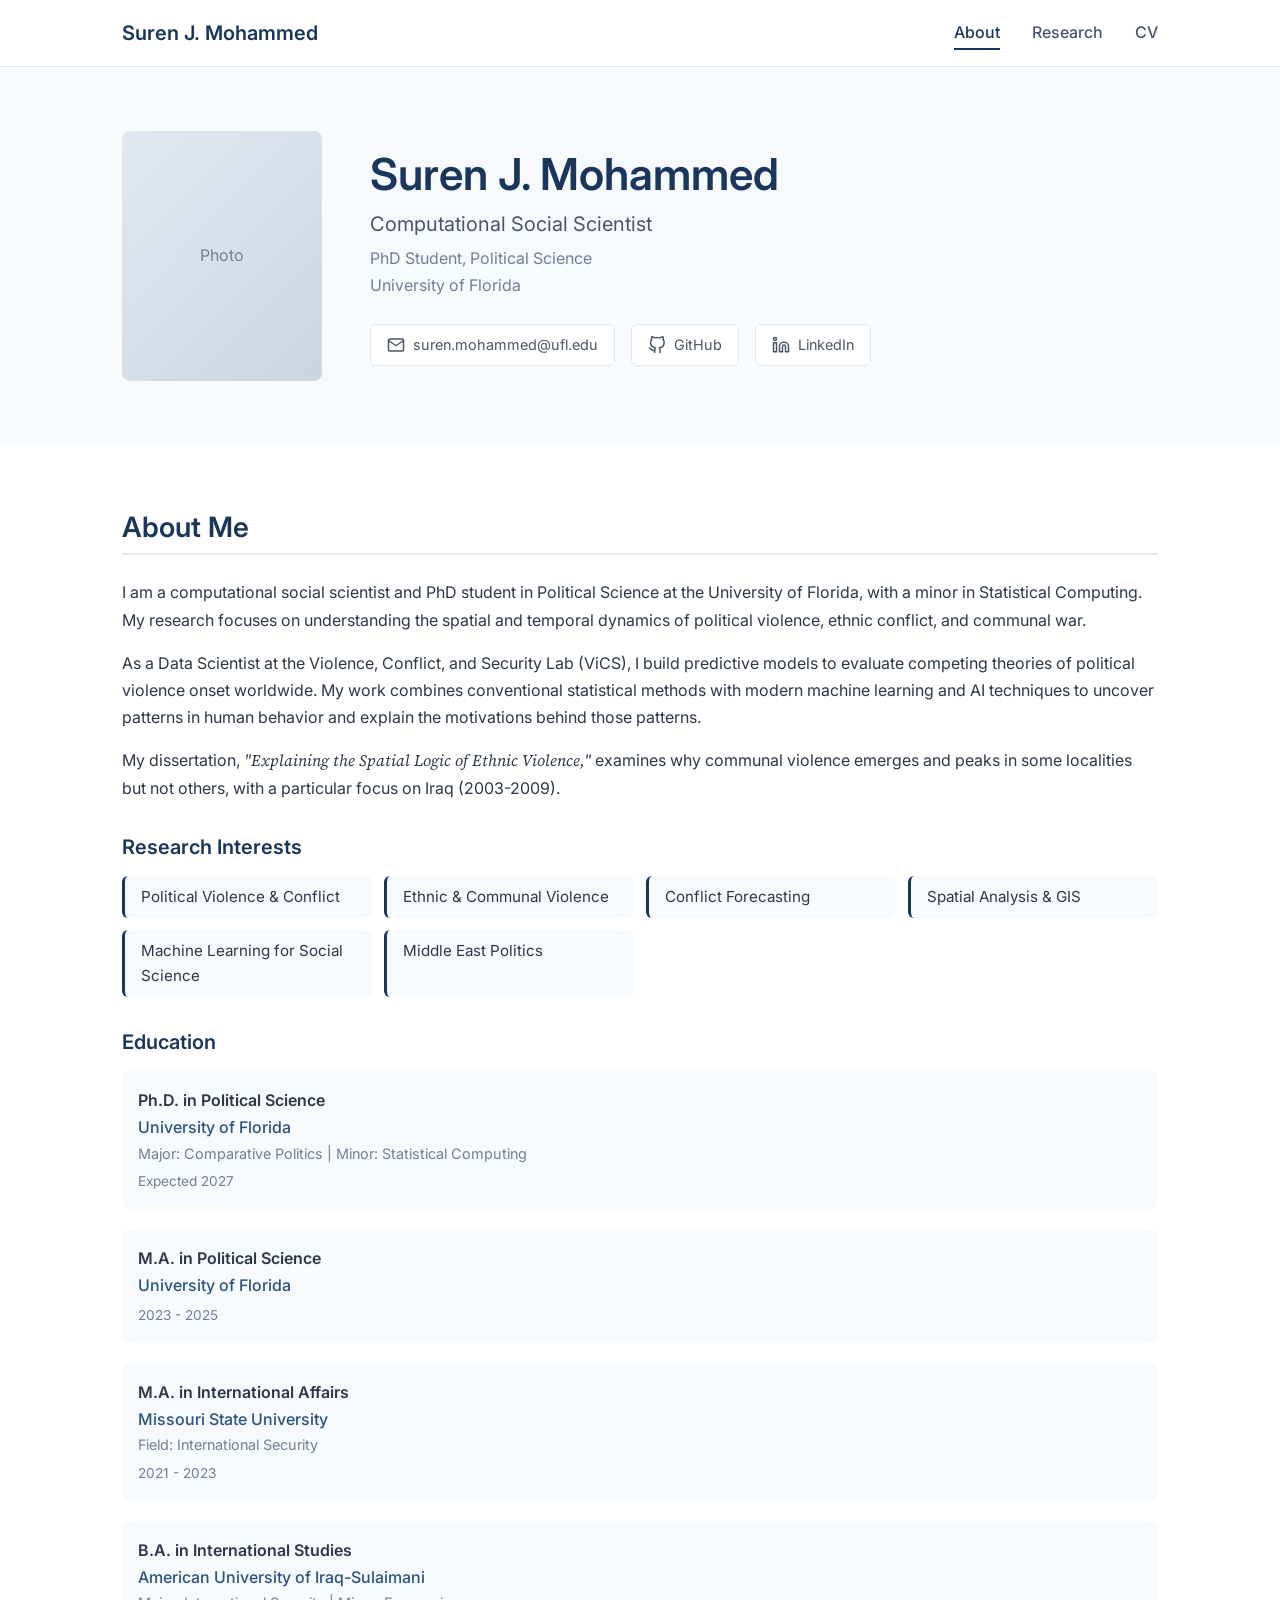
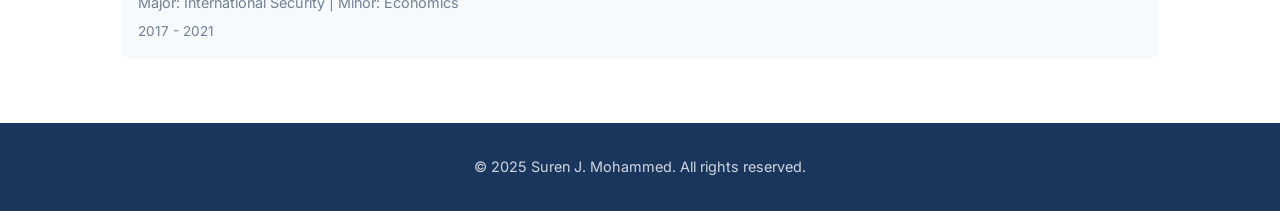
==== index.html @ 97dae08a "Initial commit: Professional academic website - Homepage with bio, education, and research interests" ====
<!DOCTYPE html>
<html lang="en">
<head>
    <meta charset="UTF-8">
    <meta name="viewport" content="width=device-width, initial-scale=1.0">
    <meta name="description" content="Suren J. Mohammed - Computational Social Scientist, PhD Student at University of Florida">
    <title>Suren J. Mohammed | Computational Social Scientist</title>
    <link rel="stylesheet" href="style.css">
    <link rel="preconnect" href="https://fonts.googleapis.com">
    <link rel="preconnect" href="https://fonts.gstatic.com" crossorigin>
    <link href="https://fonts.googleapis.com/css2?family=Inter:wght@300;400;500;600;700&family=Source+Serif+4:ital,wght@0,400;0,600;1,400&display=swap" rel="stylesheet">
</head>
<body>
    <nav class="navbar">
        <div class="nav-container">
            <a href="index.html" class="nav-logo">Suren J. Mohammed</a>
            <ul class="nav-menu">
                <li><a href="index.html" class="nav-link active">About</a></li>
                <li><a href="research.html" class="nav-link">Research</a></li>
                <li><a href="cv.html" class="nav-link">CV</a></li>
            </ul>
            <button class="nav-toggle" aria-label="Toggle navigation">
                <span></span>
                <span></span>
                <span></span>
            </button>
        </div>
    </nav>

    <main class="main-content">
        <section class="hero">
            <div class="hero-container">
                <div class="hero-image">
                    <div class="image-placeholder">
                        <span>Photo</span>
                    </div>
                </div>
                <div class="hero-text">
                    <h1>Suren J. Mohammed</h1>
                    <p class="subtitle">Computational Social Scientist</p>
                    <p class="affiliation">PhD Student, Political Science<br>University of Florida</p>
                    <div class="contact-links">
                        <a href="mailto:suren.mohammed@ufl.edu" class="contact-item">
                            <svg xmlns="http://www.w3.org/2000/svg" width="18" height="18" viewBox="0 0 24 24" fill="none" stroke="currentColor" stroke-width="2" stroke-linecap="round" stroke-linejoin="round"><path d="M4 4h16c1.1 0 2 .9 2 2v12c0 1.1-.9 2-2 2H4c-1.1 0-2-.9-2-2V6c0-1.1.9-2 2-2z"></path><polyline points="22,6 12,13 2,6"></polyline></svg>
                            suren.mohammed@ufl.edu
                        </a>
                        <a href="https://github.com/surenmohammed" target="_blank" class="contact-item">
                            <svg xmlns="http://www.w3.org/2000/svg" width="18" height="18" viewBox="0 0 24 24" fill="none" stroke="currentColor" stroke-width="2" stroke-linecap="round" stroke-linejoin="round"><path d="M9 19c-5 1.5-5-2.5-7-3m14 6v-3.87a3.37 3.37 0 0 0-.94-2.61c3.14-.35 6.44-1.54 6.44-7A5.44 5.44 0 0 0 20 4.77 5.07 5.07 0 0 0 19.91 1S18.73.65 16 2.48a13.38 13.38 0 0 0-7 0C6.27.65 5.09 1 5.09 1A5.07 5.07 0 0 0 5 4.77a5.44 5.44 0 0 0-1.5 3.78c0 5.42 3.3 6.61 6.44 7A3.37 3.37 0 0 0 9 18.13V22"></path></svg>
                            GitHub
                        </a>
                        <a href="https://linkedin.com/in/surenmohammed" target="_blank" class="contact-item">
                            <svg xmlns="http://www.w3.org/2000/svg" width="18" height="18" viewBox="0 0 24 24" fill="none" stroke="currentColor" stroke-width="2" stroke-linecap="round" stroke-linejoin="round"><path d="M16 8a6 6 0 0 1 6 6v7h-4v-7a2 2 0 0 0-2-2 2 2 0 0 0-2 2v7h-4v-7a6 6 0 0 1 6-6z"></path><rect x="2" y="9" width="4" height="12"></rect><circle cx="4" cy="4" r="2"></circle></svg>
                            LinkedIn
                        </a>
                    </div>
                </div>
            </div>
        </section>

        <section class="about">
            <div class="container">
                <h2>About Me</h2>
                <p>I am a computational social scientist and PhD student in Political Science at the University of Florida, with a minor in Statistical Computing. My research focuses on understanding the spatial and temporal dynamics of political violence, ethnic conflict, and communal war.</p>

                <p>As a Data Scientist at the Violence, Conflict, and Security Lab (ViCS), I build predictive models to evaluate competing theories of political violence onset worldwide. My work combines conventional statistical methods with modern machine learning and AI techniques to uncover patterns in human behavior and explain the motivations behind those patterns.</p>

                <p>My dissertation, <em>"Explaining the Spatial Logic of Ethnic Violence,"</em> examines why communal violence emerges and peaks in some localities but not others, with a particular focus on Iraq (2003-2009).</p>

                <h3>Research Interests</h3>
                <ul class="interests-list">
                    <li>Political Violence & Conflict</li>
                    <li>Ethnic & Communal Violence</li>
                    <li>Conflict Forecasting</li>
                    <li>Spatial Analysis & GIS</li>
                    <li>Machine Learning for Social Science</li>
                    <li>Middle East Politics</li>
                </ul>

                <h3>Education</h3>
                <div class="education-list">
                    <div class="education-item">
                        <div class="edu-degree">Ph.D. in Political Science</div>
                        <div class="edu-school">University of Florida</div>
                        <div class="edu-details">Major: Comparative Politics | Minor: Statistical Computing</div>
                        <div class="edu-year">Expected 2027</div>
                    </div>
                    <div class="education-item">
                        <div class="edu-degree">M.A. in Political Science</div>
                        <div class="edu-school">University of Florida</div>
                        <div class="edu-year">2023 - 2025</div>
                    </div>
                    <div class="education-item">
                        <div class="edu-degree">M.A. in International Affairs</div>
                        <div class="edu-school">Missouri State University</div>
                        <div class="edu-details">Field: International Security</div>
                        <div class="edu-year">2021 - 2023</div>
                    </div>
                    <div class="education-item">
                        <div class="edu-degree">B.A. in International Studies</div>
                        <div class="edu-school">American University of Iraq-Sulaimani</div>
                        <div class="edu-details">Major: International Security | Minor: Economics</div>
                        <div class="edu-year">2017 - 2021</div>
                    </div>
                </div>
            </div>
        </section>
    </main>

    <footer class="footer">
        <div class="container">
            <p>&copy; 2025 Suren J. Mohammed. All rights reserved.</p>
        </div>
    </footer>

    <script>
        // Mobile navigation toggle
        const navToggle = document.querySelector('.nav-toggle');
        const navMenu = document.querySelector('.nav-menu');

        navToggle.addEventListener('click', () => {
            navMenu.classList.toggle('active');
            navToggle.classList.toggle('active');
        });
    </script>
</body>
</html>
---- style.css ----
/* ========================================
   CSS Variables & Reset
   ======================================== */
:root {
    --color-primary: #1a365d;
    --color-primary-light: #2c5282;
    --color-accent: #c53030;
    --color-text: #2d3748;
    --color-text-light: #4a5568;
    --color-text-muted: #718096;
    --color-bg: #ffffff;
    --color-bg-alt: #f7fafc;
    --color-border: #e2e8f0;
    --font-sans: 'Inter', -apple-system, BlinkMacSystemFont, 'Segoe UI', Roboto, sans-serif;
    --font-serif: 'Source Serif 4', Georgia, 'Times New Roman', serif;
    --max-width: 1100px;
    --transition: 0.3s ease;
}

*, *::before, *::after {
    box-sizing: border-box;
    margin: 0;
    padding: 0;
}

html {
    scroll-behavior: smooth;
}

body {
    font-family: var(--font-sans);
    font-size: 16px;
    line-height: 1.7;
    color: var(--color-text);
    background-color: var(--color-bg);
}

/* ========================================
   Typography
   ======================================== */
h1, h2, h3, h4, h5, h6 {
    font-weight: 600;
    line-height: 1.3;
    color: var(--color-primary);
}

h1 {
    font-size: 2.5rem;
    margin-bottom: 0.5rem;
}

h2 {
    font-size: 1.75rem;
    margin-bottom: 1.5rem;
    padding-bottom: 0.5rem;
    border-bottom: 2px solid var(--color-border);
}

h3 {
    font-size: 1.25rem;
    margin-bottom: 0.5rem;
    color: var(--color-text);
}

p {
    margin-bottom: 1rem;
}

a {
    color: var(--color-primary-light);
    text-decoration: none;
    transition: color var(--transition);
}

a:hover {
    color: var(--color-accent);
}

em {
    font-family: var(--font-serif);
    font-style: italic;
}

/* ========================================
   Layout
   ======================================== */
.container {
    max-width: var(--max-width);
    margin: 0 auto;
    padding: 0 2rem;
}

.main-content {
    min-height: calc(100vh - 160px);
}

/* ========================================
   Navigation
   ======================================== */
.navbar {
    background-color: var(--color-bg);
    border-bottom: 1px solid var(--color-border);
    position: sticky;
    top: 0;
    z-index: 1000;
}

.nav-container {
    max-width: var(--max-width);
    margin: 0 auto;
    padding: 1rem 2rem;
    display: flex;
    justify-content: space-between;
    align-items: center;
}

.nav-logo {
    font-size: 1.25rem;
    font-weight: 600;
    color: var(--color-primary);
}

.nav-logo:hover {
    color: var(--color-primary-light);
}

.nav-menu {
    display: flex;
    list-style: none;
    gap: 2rem;
}

.nav-link {
    font-weight: 500;
    color: var(--color-text-light);
    padding: 0.5rem 0;
    position: relative;
}

.nav-link::after {
    content: '';
    position: absolute;
    bottom: 0;
    left: 0;
    width: 0;
    height: 2px;
    background-color: var(--color-primary);
    transition: width var(--transition);
}

.nav-link:hover::after,
.nav-link.active::after {
    width: 100%;
}

.nav-link.active {
    color: var(--color-primary);
}

.nav-toggle {
    display: none;
    flex-direction: column;
    gap: 5px;
    background: none;
    border: none;
    cursor: pointer;
    padding: 5px;
}

.nav-toggle span {
    width: 25px;
    height: 2px;
    background-color: var(--color-text);
    transition: var(--transition);
}

/* ========================================
   Hero Section
   ======================================== */
.hero {
    padding: 4rem 0;
    background-color: var(--color-bg-alt);
}

.hero-container {
    max-width: var(--max-width);
    margin: 0 auto;
    padding: 0 2rem;
    display: flex;
    gap: 3rem;
    align-items: center;
}

.hero-image {
    flex-shrink: 0;
}

.image-placeholder {
    width: 200px;
    height: 250px;
    background: linear-gradient(135deg, var(--color-border) 0%, #cbd5e0 100%);
    border-radius: 8px;
    display: flex;
    align-items: center;
    justify-content: center;
    color: var(--color-text-muted);
    font-size: 1rem;
}

.hero-text h1 {
    font-size: 2.75rem;
    margin-bottom: 0.25rem;
}

.subtitle {
    font-size: 1.25rem;
    color: var(--color-text-light);
    margin-bottom: 0.25rem;
}

.affiliation {
    color: var(--color-text-muted);
    margin-bottom: 1.5rem;
}

.contact-links {
    display: flex;
    flex-wrap: wrap;
    gap: 1rem;
}

.contact-item {
    display: flex;
    align-items: center;
    gap: 0.5rem;
    color: var(--color-text-light);
    font-size: 0.9rem;
    padding: 0.5rem 1rem;
    background-color: var(--color-bg);
    border-radius: 6px;
    border: 1px solid var(--color-border);
    transition: var(--transition);
}

.contact-item:hover {
    border-color: var(--color-primary);
    color: var(--color-primary);
}

.contact-item svg {
    flex-shrink: 0;
}

/* ========================================
   About Section
   ======================================== */
.about {
    padding: 4rem 0;
}

.about h3 {
    margin-top: 2rem;
    margin-bottom: 1rem;
    color: var(--color-primary);
}

.interests-list {
    display: grid;
    grid-template-columns: repeat(auto-fill, minmax(200px, 1fr));
    gap: 0.75rem;
    list-style: none;
    margin-bottom: 1rem;
}

.interests-list li {
    padding: 0.5rem 1rem;
    background-color: var(--color-bg-alt);
    border-radius: 6px;
    font-size: 0.95rem;
    border-left: 3px solid var(--color-primary);
}

.education-list {
    display: flex;
    flex-direction: column;
    gap: 1.25rem;
}

.education-item {
    padding: 1rem;
    background-color: var(--color-bg-alt);
    border-radius: 8px;
}

.edu-degree {
    font-weight: 600;
    color: var(--color-text);
}

.edu-school {
    color: var(--color-primary-light);
    font-weight: 500;
}

.edu-details {
    font-size: 0.9rem;
    color: var(--color-text-muted);
}

.edu-year {
    font-size: 0.85rem;
    color: var(--color-text-muted);
    margin-top: 0.25rem;
}

/* ========================================
   Page Header
   ======================================== */
.page-header {
    padding: 3rem 0;
    background-color: var(--color-bg-alt);
}

.page-header h1 {
    margin-bottom: 0.5rem;
}

.page-intro {
    font-size: 1.1rem;
    color: var(--color-text-light);
    max-width: 800px;
}

.download-btn {
    display: inline-flex;
    align-items: center;
    gap: 0.5rem;
    margin-top: 1rem;
    padding: 0.75rem 1.5rem;
    background-color: var(--color-primary);
    color: white;
    border-radius: 6px;
    font-weight: 500;
    transition: var(--transition);
}

.download-btn:hover {
    background-color: var(--color-primary-light);
    color: white;
}

/* ========================================
   Research Section
   ======================================== */
.research-section {
    padding: 3rem 0;
}

.research-section.alt-bg {
    background-color: var(--color-bg-alt);
}

.publication {
    margin-bottom: 2rem;
    padding-bottom: 2rem;
    border-bottom: 1px solid var(--color-border);
}

.publication:last-child {
    margin-bottom: 0;
    padding-bottom: 0;
    border-bottom: none;
}

.pub-title {
    font-family: var(--font-serif);
    font-size: 1.2rem;
    font-weight: 600;
    color: var(--color-text);
    margin-bottom: 0.5rem;
}

.pub-authors {
    color: var(--color-text-light);
    margin-bottom: 0.25rem;
}

.pub-journal {
    color: var(--color-text-muted);
    margin-bottom: 0.5rem;
}

.pub-status {
    display: inline-block;
    padding: 0.25rem 0.75rem;
    background-color: var(--color-primary);
    color: white;
    font-size: 0.8rem;
    border-radius: 4px;
    margin-bottom: 0.75rem;
}

.pub-abstract {
    font-size: 0.95rem;
    color: var(--color-text-light);
    line-height: 1.6;
}

.pub-links {
    margin-top: 1rem;
    display: flex;
    gap: 1rem;
}

.pub-link {
    display: inline-block;
    padding: 0.5rem 1rem;
    border: 1px solid var(--color-primary);
    border-radius: 4px;
    font-size: 0.9rem;
    font-weight: 500;
    transition: var(--transition);
}

.pub-link:hover {
    background-color: var(--color-primary);
    color: white;
}

.dissertation-info {
    padding: 1.5rem;
    background-color: var(--color-bg);
    border-radius: 8px;
    border: 1px solid var(--color-border);
}

.dissertation-info h3 {
    font-family: var(--font-serif);
    font-size: 1.3rem;
    margin-bottom: 0.5rem;
}

.committee {
    color: var(--color-text-muted);
    margin-bottom: 1rem;
}

.diss-abstract {
    color: var(--color-text-light);
    line-height: 1.7;
}

/* ========================================
   CV Section
   ======================================== */
.cv-section {
    padding: 3rem 0;
}

.cv-section.alt-bg {
    background-color: var(--color-bg-alt);
}

.cv-item {
    margin-bottom: 1.5rem;
    padding-bottom: 1.5rem;
    border-bottom: 1px solid var(--color-border);
}

.cv-item:last-child {
    margin-bottom: 0;
    padding-bottom: 0;
    border-bottom: none;
}

.cv-header {
    display: flex;
    justify-content: space-between;
    align-items: flex-start;
    flex-wrap: wrap;
    gap: 0.5rem;
    margin-bottom: 0.25rem;
}

.cv-header h3 {
    margin-bottom: 0;
}

.cv-date {
    color: var(--color-text-muted);
    font-size: 0.9rem;
    white-space: nowrap;
}

.cv-institution {
    color: var(--color-primary-light);
    font-weight: 500;
    margin-bottom: 0.25rem;
}

.cv-details {
    color: var(--color-text-muted);
    font-size: 0.95rem;
}

.cv-bullets {
    margin-top: 0.75rem;
    padding-left: 1.25rem;
}

.cv-bullets li {
    margin-bottom: 0.5rem;
    color: var(--color-text-light);
    font-size: 0.95rem;
}

/* Skills Grid */
.skills-grid {
    display: grid;
    grid-template-columns: repeat(auto-fill, minmax(280px, 1fr));
    gap: 1.5rem;
}

.skill-category {
    padding: 1.25rem;
    background-color: var(--color-bg-alt);
    border-radius: 8px;
    border-left: 3px solid var(--color-primary);
}

.skill-category h3 {
    font-size: 1rem;
    margin-bottom: 0.5rem;
    color: var(--color-primary);
}

.skill-category p {
    font-size: 0.95rem;
    color: var(--color-text-light);
    margin-bottom: 0;
}

/* ========================================
   Footer
   ======================================== */
.footer {
    padding: 2rem 0;
    background-color: var(--color-primary);
    color: rgba(255, 255, 255, 0.8);
    text-align: center;
}

.footer p {
    margin-bottom: 0;
    font-size: 0.9rem;
}

/* ========================================
   Responsive Design
   ======================================== */
@media (max-width: 768px) {
    h1 {
        font-size: 2rem;
    }

    h2 {
        font-size: 1.5rem;
    }

    .nav-menu {
        position: absolute;
        top: 100%;
        left: 0;
        right: 0;
        background-color: var(--color-bg);
        flex-direction: column;
        padding: 1rem 2rem;
        gap: 0;
        border-bottom: 1px solid var(--color-border);
        display: none;
    }

    .nav-menu.active {
        display: flex;
    }

    .nav-link {
        padding: 0.75rem 0;
        border-bottom: 1px solid var(--color-border);
    }

    .nav-link:last-child {
        border-bottom: none;
    }

    .nav-toggle {
        display: flex;
    }

    .nav-toggle.active span:nth-child(1) {
        transform: rotate(45deg) translate(5px, 5px);
    }

    .nav-toggle.active span:nth-child(2) {
        opacity: 0;
    }

    .nav-toggle.active span:nth-child(3) {
        transform: rotate(-45deg) translate(5px, -5px);
    }

    .hero-container {
        flex-direction: column;
        text-align: center;
    }

    .hero-text h1 {
        font-size: 2rem;
    }

    .contact-links {
        justify-content: center;
    }

    .interests-list {
        grid-template-columns: 1fr;
    }

    .cv-header {
        flex-direction: column;
    }

    .skills-grid {
        grid-template-columns: 1fr;
    }
}

@media (max-width: 480px) {
    .container {
        padding: 0 1rem;
    }

    .nav-container {
        padding: 1rem;
    }

    .hero {
        padding: 2rem 0;
    }

    .image-placeholder {
        width: 150px;
        height: 190px;
    }

    .contact-links {
        flex-direction: column;
        align-items: center;
    }

    .contact-item {
        width: 100%;
        justify-content: center;
    }
}
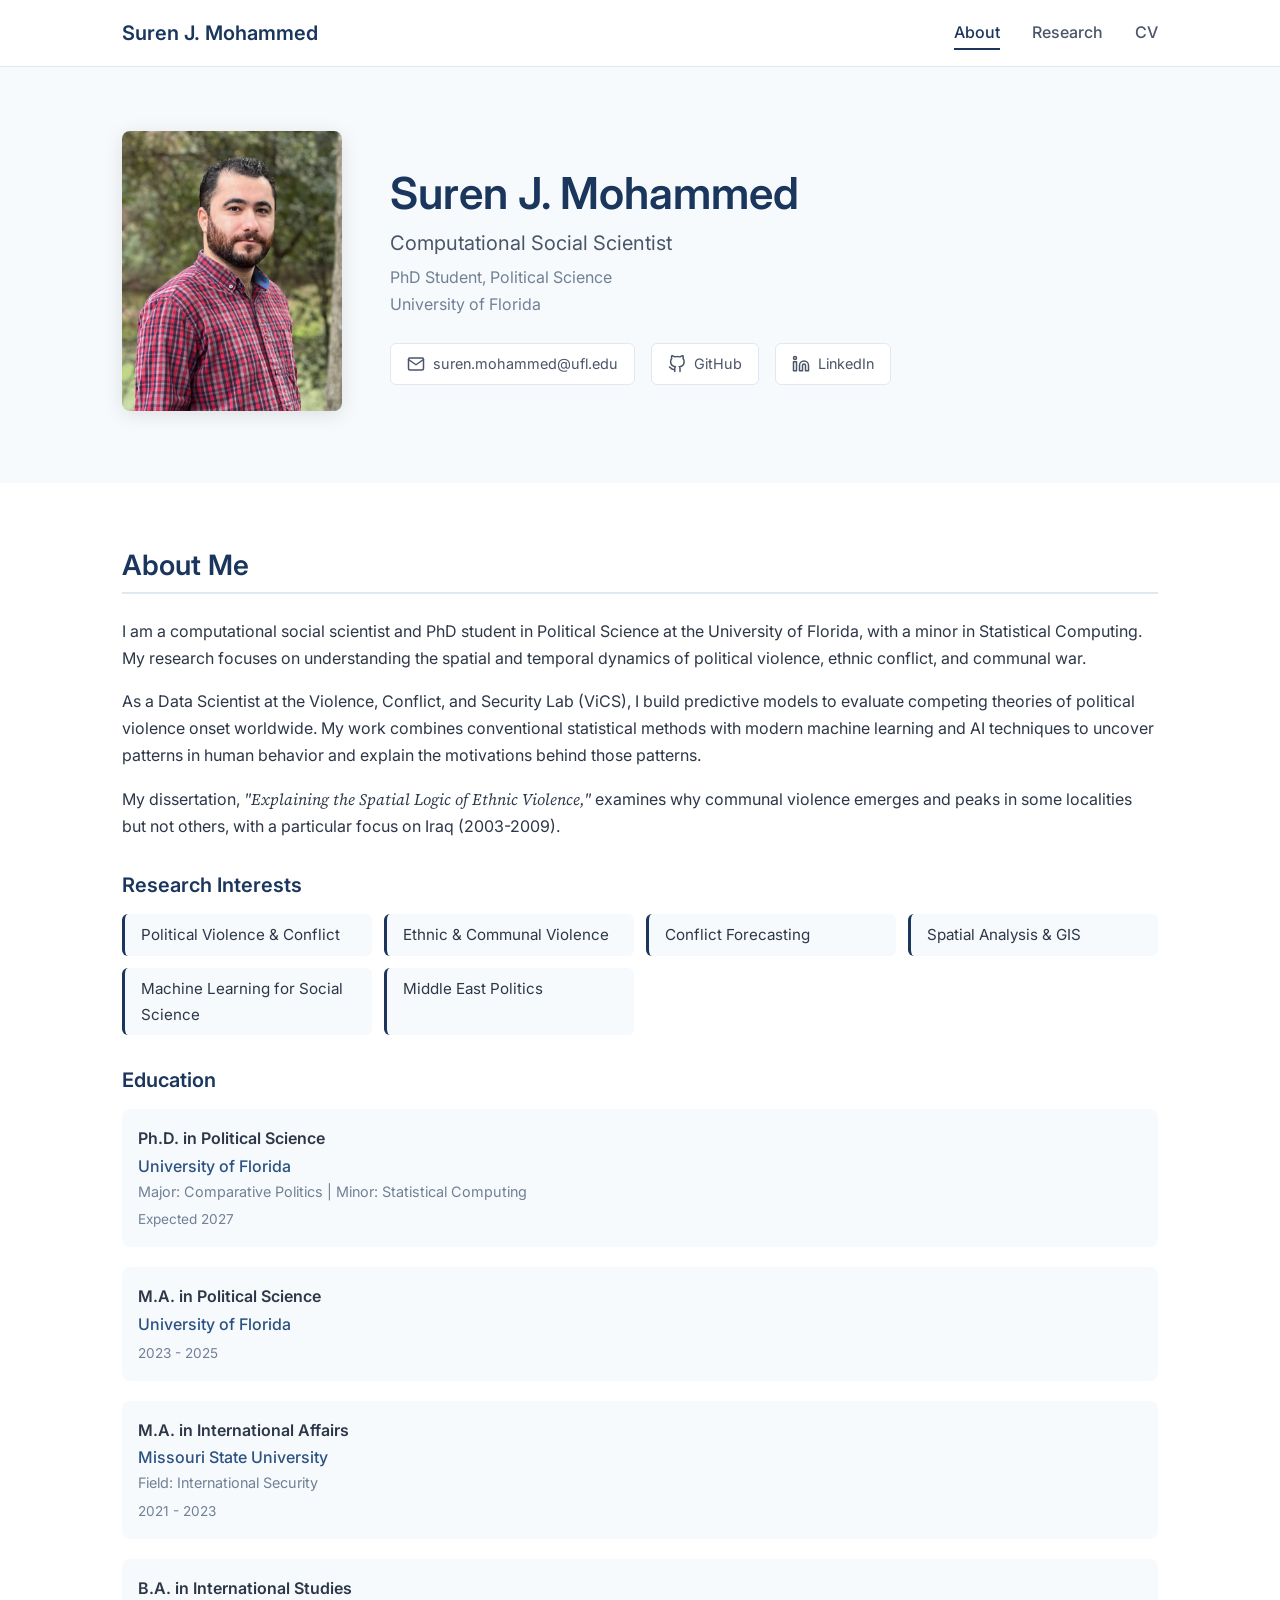
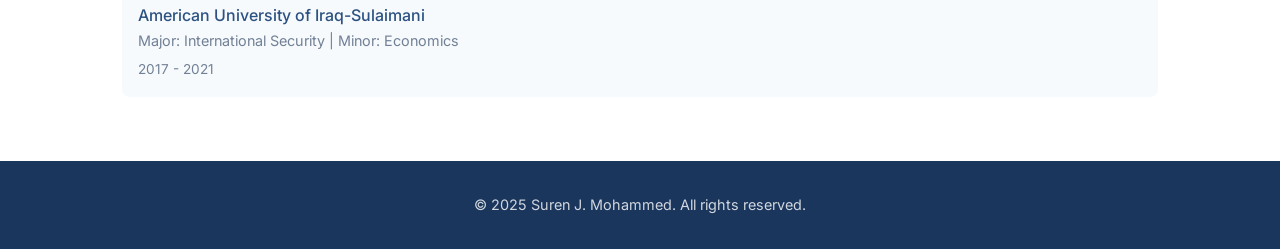
==== commit 8ce8dd9d: "Add profile photo - Added suren.jpg profile image - Updated index.html to display the photo - Update" ====
--- a/index.html
+++ b/index.html
@@ -31,9 +31,7 @@
         <section class="hero">
             <div class="hero-container">
                 <div class="hero-image">
-                    <div class="image-placeholder">
-                        <span>Photo</span>
-                    </div>
+                    <img src="suren.jpg" alt="Suren J. Mohammed" class="profile-photo">
                 </div>
                 <div class="hero-text">
                     <h1>Suren J. Mohammed</h1>
--- a/style.css
+++ b/style.css
@@ -195,16 +195,13 @@
     flex-shrink: 0;
 }
 
-.image-placeholder {
-    width: 200px;
-    height: 250px;
-    background: linear-gradient(135deg, var(--color-border) 0%, #cbd5e0 100%);
+.profile-photo {
+    width: 220px;
+    height: 280px;
+    object-fit: cover;
+    object-position: center top;
     border-radius: 8px;
-    display: flex;
-    align-items: center;
-    justify-content: center;
-    color: var(--color-text-muted);
-    font-size: 1rem;
+    box-shadow: 0 4px 20px rgba(0, 0, 0, 0.1);
 }
 
 .hero-text h1 {
@@ -648,7 +645,7 @@
         padding: 2rem 0;
     }
 
-    .image-placeholder {
+    .profile-photo {
         width: 150px;
         height: 190px;
     }
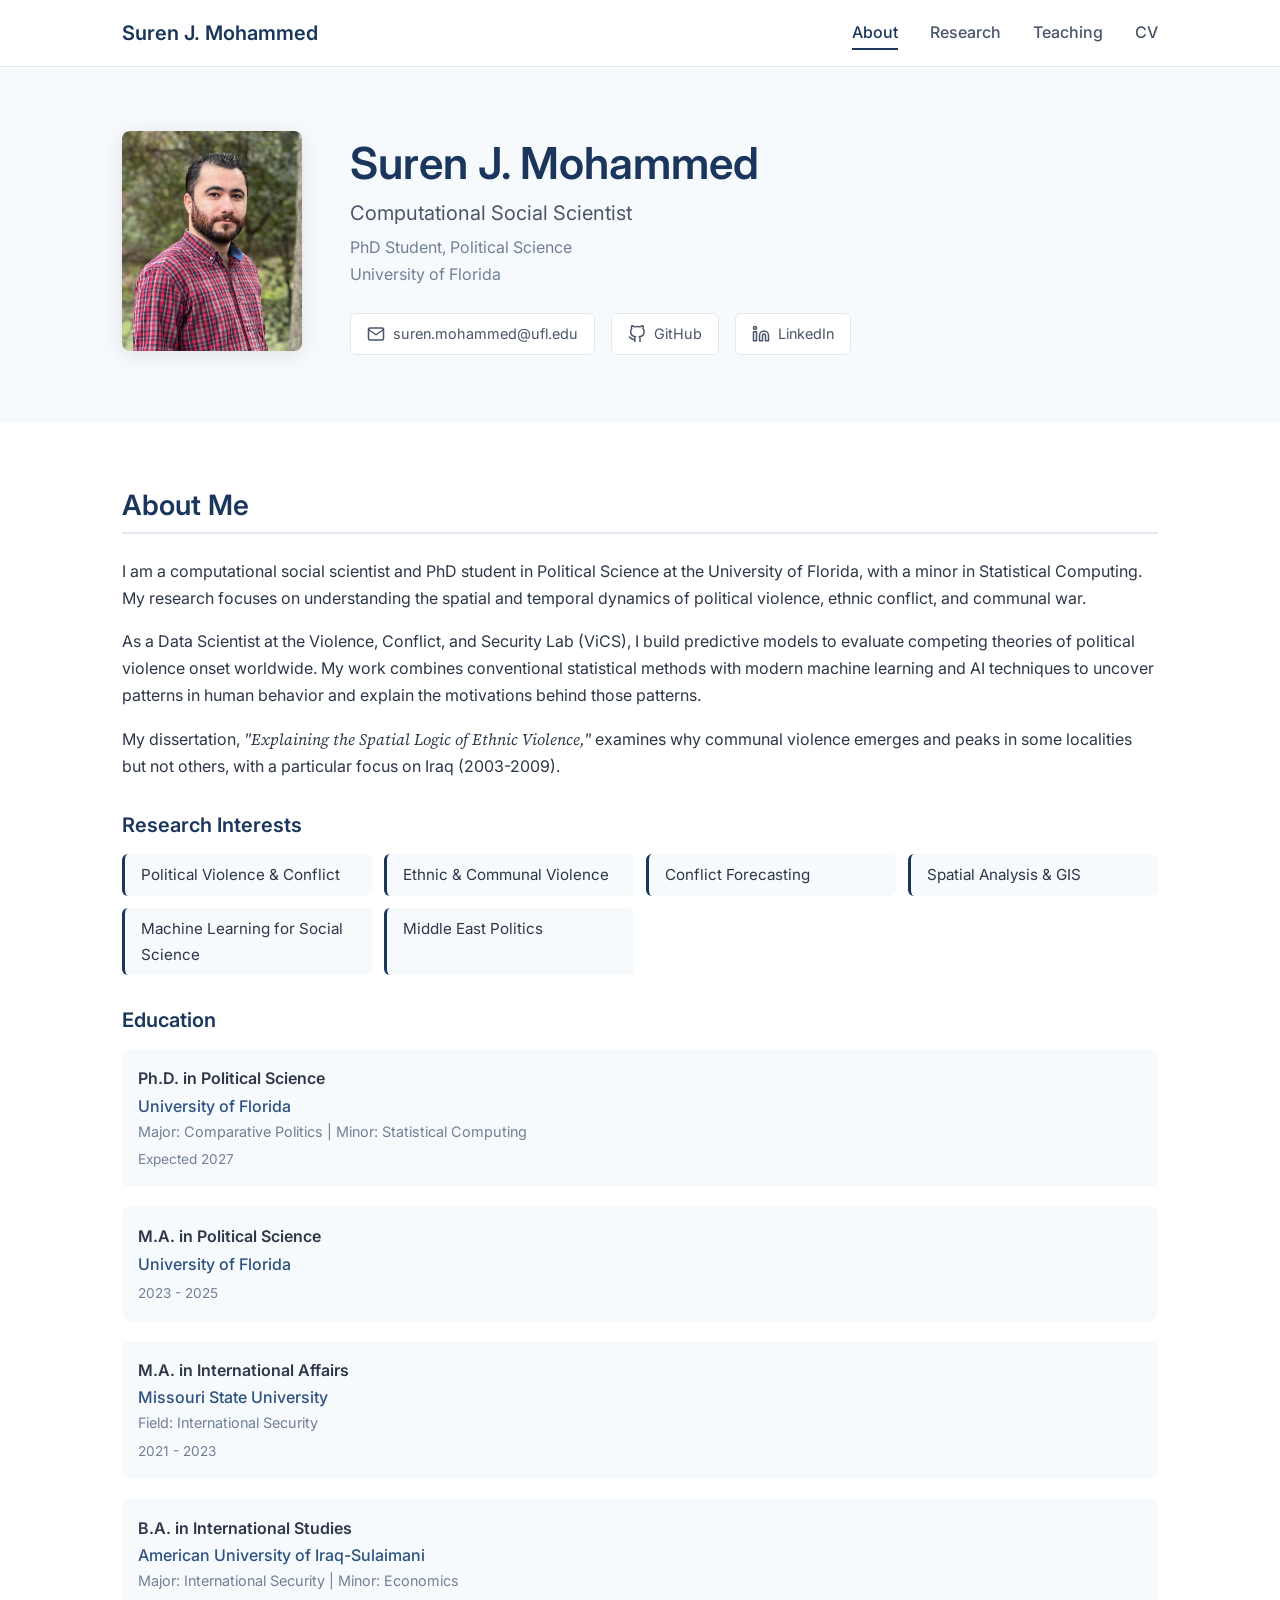
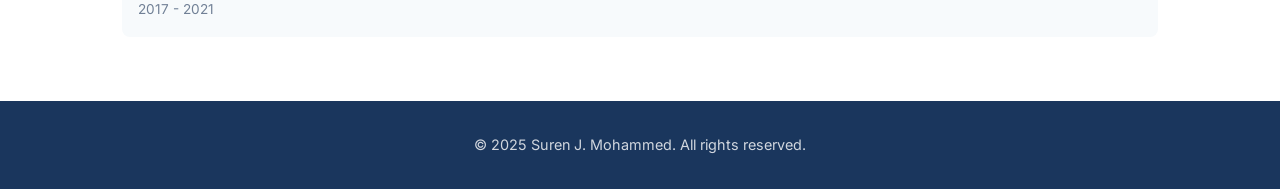
==== commit 55a25263: "Add Teaching page - Created teaching.html with teaching experience and interests - Updated navigatio" ====
--- a/index.html
+++ b/index.html
@@ -17,6 +17,7 @@
             <ul class="nav-menu">
                 <li><a href="index.html" class="nav-link active">About</a></li>
                 <li><a href="research.html" class="nav-link">Research</a></li>
+                <li><a href="teaching.html" class="nav-link">Teaching</a></li>
                 <li><a href="cv.html" class="nav-link">CV</a></li>
             </ul>
             <button class="nav-toggle" aria-label="Toggle navigation">
--- a/style.css
+++ b/style.css
@@ -196,8 +196,8 @@
 }
 
 .profile-photo {
-    width: 220px;
-    height: 280px;
+    width: 180px;
+    height: 220px;
     object-fit: cover;
     object-position: center top;
     border-radius: 8px;
@@ -646,8 +646,8 @@
     }
 
     .profile-photo {
-        width: 150px;
-        height: 190px;
+        width: 140px;
+        height: 170px;
     }
 
     .contact-links {
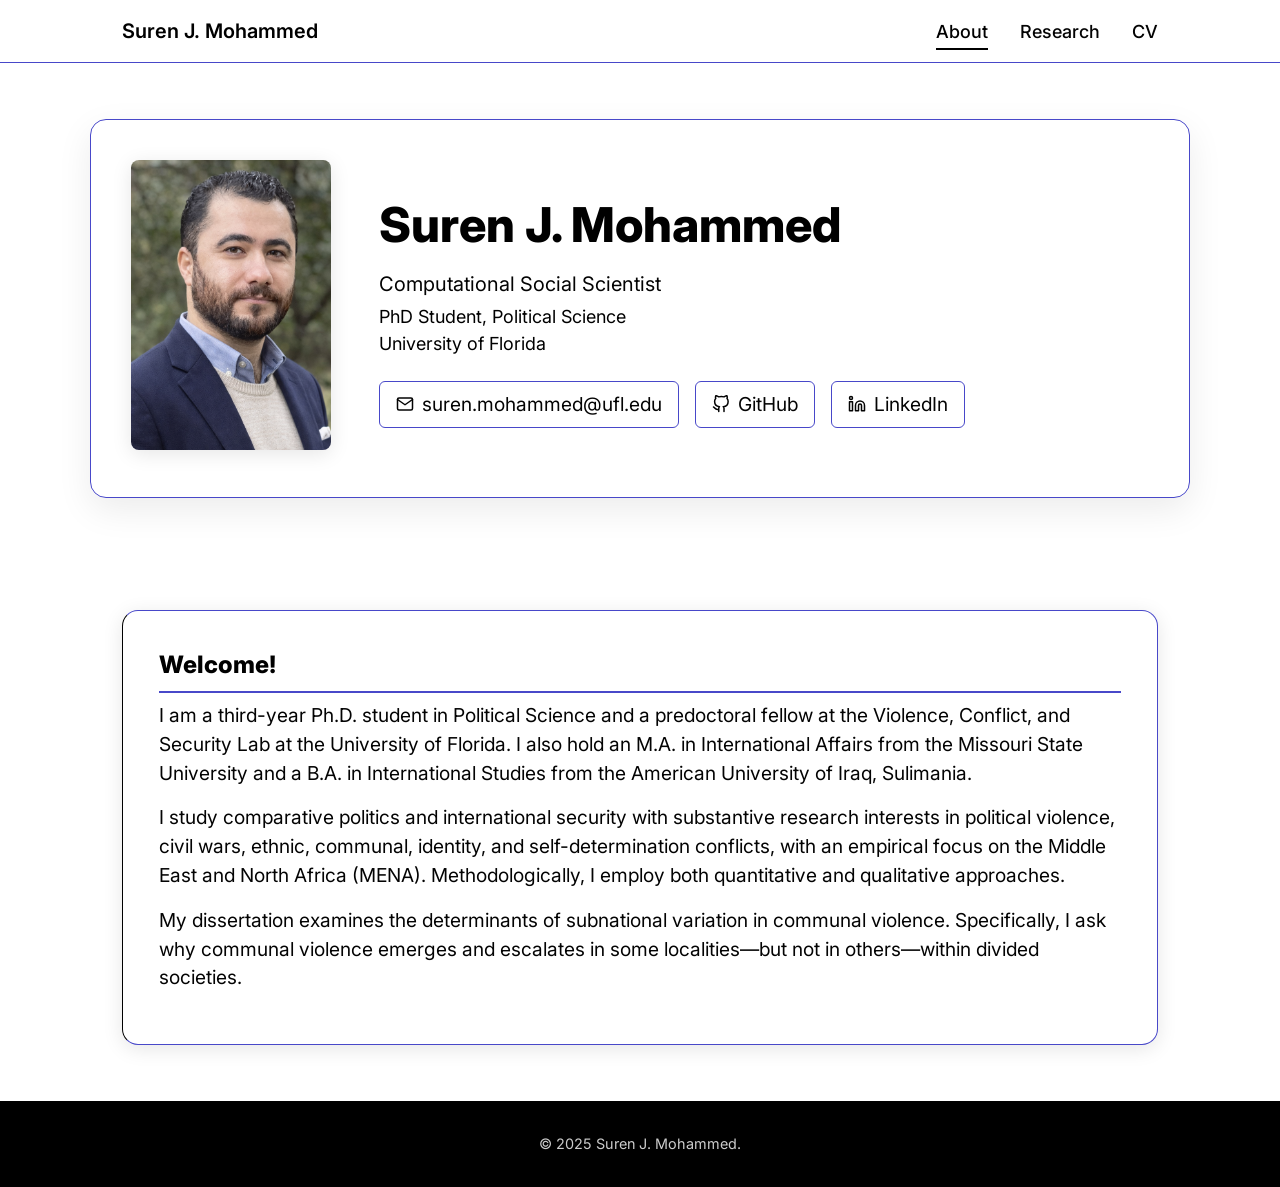
==== commit 9e580549: "Update website content and styling" ====
--- a/index.html
+++ b/index.html
@@ -3,8 +3,8 @@
 <head>
     <meta charset="UTF-8">
     <meta name="viewport" content="width=device-width, initial-scale=1.0">
-    <meta name="description" content="Suren J. Mohammed - Computational Social Scientist, PhD Student at University of Florida">
-    <title>Suren J. Mohammed | Computational Social Scientist</title>
+    <meta name="description" content="Suren Jamal Mohammed - Computational Social Scientist, PhD Student at University of Florida">
+    <title>Suren Jamal Mohammed | Computational Social Scientist</title>
     <link rel="stylesheet" href="style.css">
     <link rel="preconnect" href="https://fonts.googleapis.com">
     <link rel="preconnect" href="https://fonts.gstatic.com" crossorigin>
@@ -17,7 +17,6 @@
             <ul class="nav-menu">
                 <li><a href="index.html" class="nav-link active">About</a></li>
                 <li><a href="research.html" class="nav-link">Research</a></li>
-                <li><a href="teaching.html" class="nav-link">Teaching</a></li>
                 <li><a href="cv.html" class="nav-link">CV</a></li>
             </ul>
             <button class="nav-toggle" aria-label="Toggle navigation">
@@ -31,10 +30,10 @@
     <main class="main-content">
         <section class="hero">
             <div class="hero-container">
-                <div class="hero-image">
+                <div class="profile-card">
                     <img src="suren.jpg" alt="Suren J. Mohammed" class="profile-photo">
                 </div>
-                <div class="hero-text">
+                <div class="profile-info">
                     <h1>Suren J. Mohammed</h1>
                     <p class="subtitle">Computational Social Scientist</p>
                     <p class="affiliation">PhD Student, Political Science<br>University of Florida</p>
@@ -58,56 +57,19 @@
 
         <section class="about">
             <div class="container">
-                <h2>About Me</h2>
-                <p>I am a computational social scientist and PhD student in Political Science at the University of Florida, with a minor in Statistical Computing. My research focuses on understanding the spatial and temporal dynamics of political violence, ethnic conflict, and communal war.</p>
-
-                <p>As a Data Scientist at the Violence, Conflict, and Security Lab (ViCS), I build predictive models to evaluate competing theories of political violence onset worldwide. My work combines conventional statistical methods with modern machine learning and AI techniques to uncover patterns in human behavior and explain the motivations behind those patterns.</p>
-
-                <p>My dissertation, <em>"Explaining the Spatial Logic of Ethnic Violence,"</em> examines why communal violence emerges and peaks in some localities but not others, with a particular focus on Iraq (2003-2009).</p>
-
-                <h3>Research Interests</h3>
-                <ul class="interests-list">
-                    <li>Political Violence & Conflict</li>
-                    <li>Ethnic & Communal Violence</li>
-                    <li>Conflict Forecasting</li>
-                    <li>Spatial Analysis & GIS</li>
-                    <li>Machine Learning for Social Science</li>
-                    <li>Middle East Politics</li>
-                </ul>
-
-                <h3>Education</h3>
-                <div class="education-list">
-                    <div class="education-item">
-                        <div class="edu-degree">Ph.D. in Political Science</div>
-                        <div class="edu-school">University of Florida</div>
-                        <div class="edu-details">Major: Comparative Politics | Minor: Statistical Computing</div>
-                        <div class="edu-year">Expected 2027</div>
-                    </div>
-                    <div class="education-item">
-                        <div class="edu-degree">M.A. in Political Science</div>
-                        <div class="edu-school">University of Florida</div>
-                        <div class="edu-year">2023 - 2025</div>
-                    </div>
-                    <div class="education-item">
-                        <div class="edu-degree">M.A. in International Affairs</div>
-                        <div class="edu-school">Missouri State University</div>
-                        <div class="edu-details">Field: International Security</div>
-                        <div class="edu-year">2021 - 2023</div>
-                    </div>
-                    <div class="education-item">
-                        <div class="edu-degree">B.A. in International Studies</div>
-                        <div class="edu-school">American University of Iraq-Sulaimani</div>
-                        <div class="edu-details">Major: International Security | Minor: Economics</div>
-                        <div class="edu-year">2017 - 2021</div>
-                    </div>
-                </div>
+                <div class="about-card">
+                <h2>Welcome!</h2>
+                <p>I am a third-year Ph.D. student in Political Science and a predoctoral fellow at the Violence, Conflict, and Security Lab at the University of Florida. I also hold an M.A. in International Affairs from the Missouri State University and a B.A. in International Studies from the American University of Iraq, Sulimania.</p>
+                <p>I study comparative politics and international security with substantive research interests in political violence, civil wars, ethnic, communal, identity, and self-determination conflicts, with an empirical focus on the Middle East and North Africa (MENA). Methodologically, I employ both quantitative and qualitative approaches.</p>
+                <p> My dissertation examines the determinants of subnational variation in communal violence. Specifically, I ask why communal violence emerges and escalates in some localities—but not in others—within divided societies.</p>
             </div>
+               </div>
         </section>
     </main>
 
     <footer class="footer">
         <div class="container">
-            <p>&copy; 2025 Suren J. Mohammed. All rights reserved.</p>
+            <p>&copy; 2025 Suren J. Mohammed.</p>
         </div>
     </footer>
 
--- a/style.css
+++ b/style.css
@@ -2,15 +2,15 @@
    CSS Variables & Reset
    ======================================== */
 :root {
-    --color-primary: #1a365d;
-    --color-primary-light: #2c5282;
-    --color-accent: #c53030;
-    --color-text: #2d3748;
-    --color-text-light: #4a5568;
-    --color-text-muted: #718096;
-    --color-bg: #ffffff;
-    --color-bg-alt: #f7fafc;
-    --color-border: #e2e8f0;
+    --color-primary: #000000;
+    --color-primary-light: #0b0b0b;
+    --color-accent: #712222;
+    --color-text: #0b0b0b;
+    --color-text-light: #030303;
+    --color-text-muted: #000000;
+    --color-bg: #ffffff00;
+    --color-bg-alt: #fffffffb;
+    --color-border: #4848c9;
     --font-sans: 'Inter', -apple-system, BlinkMacSystemFont, 'Segoe UI', Roboto, sans-serif;
     --font-serif: 'Source Serif 4', Georgia, 'Times New Roman', serif;
     --max-width: 1100px;
@@ -29,8 +29,8 @@
 
 body {
     font-family: var(--font-sans);
-    font-size: 16px;
-    line-height: 1.7;
+    font-size: 18px;
+    line-height: 1.5;
     color: var(--color-text);
     background-color: var(--color-bg);
 }
@@ -39,25 +39,25 @@
    Typography
    ======================================== */
 h1, h2, h3, h4, h5, h6 {
-    font-weight: 600;
-    line-height: 1.3;
+    font-weight: 800;
+    line-height: 1.5;
     color: var(--color-primary);
 }
 
 h1 {
-    font-size: 2.5rem;
+    font-size: 3rem;
     margin-bottom: 0.5rem;
 }
 
 h2 {
-    font-size: 1.75rem;
+    font-size: 1.5rem;
     margin-bottom: 1.5rem;
     padding-bottom: 0.5rem;
     border-bottom: 2px solid var(--color-border);
 }
 
 h3 {
-    font-size: 1.25rem;
+    font-size: 1.5rem;
     margin-bottom: 0.5rem;
     color: var(--color-text);
 }
@@ -91,7 +91,7 @@
 }
 
 .main-content {
-    min-height: calc(100vh - 160px);
+    min-height: calc(100vh - 165px);
 }
 
 /* ========================================
@@ -178,17 +178,22 @@
    Hero Section
    ======================================== */
 .hero {
-    padding: 4rem 0;
+    padding: 3.5rem 0;
     background-color: var(--color-bg-alt);
 }
 
 .hero-container {
     max-width: var(--max-width);
     margin: 0 auto;
-    padding: 0 2rem;
+    padding: 2.5rem;              /* was 0 2rem */
     display: flex;
     gap: 3rem;
     align-items: center;
+
+    background: var(--color-bg);   /* card background */
+    border: 1px solid var(--color-border);
+    border-radius: 16px;
+    box-shadow: 0 12px 35px rgba(0, 0, 0, 0.08);
 }
 
 .hero-image {
@@ -196,8 +201,8 @@
 }
 
 .profile-photo {
-    width: 180px;
-    height: 220px;
+    width: 200px;
+    height: 290px;
     object-fit: cover;
     object-position: center top;
     border-radius: 8px;
@@ -231,7 +236,7 @@
     align-items: center;
     gap: 0.5rem;
     color: var(--color-text-light);
-    font-size: 0.9rem;
+    font-size: 1.2rem;
     padding: 0.5rem 1rem;
     background-color: var(--color-bg);
     border-radius: 6px;
@@ -249,72 +254,55 @@
 }
 
 /* ========================================
-   About Section
-   ======================================== */
-.about {
-    padding: 4rem 0;
-}
-
-.about h3 {
-    margin-top: 2rem;
-    margin-bottom: 1rem;
-    color: var(--color-primary);
-}
-
-.interests-list {
-    display: grid;
-    grid-template-columns: repeat(auto-fill, minmax(200px, 1fr));
-    gap: 0.75rem;
-    list-style: none;
-    margin-bottom: 1rem;
-}
-
-.interests-list li {
-    padding: 0.5rem 1rem;
-    background-color: var(--color-bg-alt);
-    border-radius: 6px;
-    font-size: 0.95rem;
-    border-left: 3px solid var(--color-primary);
-}
-
-.education-list {
-    display: flex;
-    flex-direction: column;
-    gap: 1.25rem;
-}
-
-.education-item {
-    padding: 1rem;
-    background-color: var(--color-bg-alt);
-    border-radius: 8px;
-}
-
-.edu-degree {
-    font-weight: 600;
-    color: var(--color-text);
-}
-
-.edu-school {
-    color: var(--color-primary-light);
-    font-weight: 500;
-}
-
-.edu-details {
-    font-size: 0.9rem;
-    color: var(--color-text-muted);
-}
-
-.edu-year {
-    font-size: 0.85rem;
-    color: var(--color-text-muted);
-    margin-top: 0.25rem;
-}
+   About Section (improved)
+   ======================================== */
+.about{
+  padding: 3.5rem 0;
+  background: var(--color-bg);
+}
+
+.about-card{
+  color: var(--color-text-light);
+  padding: 2.25rem;
+  font-size: 1.2rem;
+  background: var(--color-bg);
+  border: 1px solid var(--color-border);
+  border-radius: 16px;
+  box-shadow: 0 4px 20px rgba(0, 0, 0, 0.1);
+  max-width: 100%;
+  /* accent bar */
+  border-left: 1px solid var(--color-primary);
+}
+
+.about-card h2{
+  margin: 0 0 0.5rem 0;
+  font-size: 1.5rem;
+}
+
+.about-card p{
+  margin: 0 0 1rem 0;
+  color: var(--color-text-light);
+  line-height: 1.5;
+  font-size: 1.2rem;
+}
+
+.about-card p:last-child{
+  margin-bottom: 0.5;
+}
+
+/* Mobile */
+@media (max-width: 800px){
+  .about-card{
+    padding: 1.5rem;
+  }
+}
+
 
 /* ========================================
    Page Header
    ======================================== */
 .page-header {
-    padding: 3rem 0;
+    padding: 2rem 0;
     background-color: var(--color-bg-alt);
 }
 
@@ -350,17 +338,19 @@
    Research Section
    ======================================== */
 .research-section {
-    padding: 3rem 0;
+    padding: 1rem 0;
 }
 
 .research-section.alt-bg {
     background-color: var(--color-bg-alt);
+    line-height: 1.5;
 }
 
 .publication {
-    margin-bottom: 2rem;
-    padding-bottom: 2rem;
-    border-bottom: 1px solid var(--color-border);
+    margin-bottom: 3rem;
+    padding-bottom: 3rem;
+    border-bottom: 2px solid var(--color-border);
+    line-height: 1.5;
 }
 
 .publication:last-child {
@@ -369,44 +359,32 @@
     border-bottom: none;
 }
 
-.pub-title {
-    font-family: var(--font-serif);
-    font-size: 1.2rem;
-    font-weight: 600;
-    color: var(--color-text);
-    margin-bottom: 0.5rem;
-}
-
-.pub-authors {
-    color: var(--color-text-light);
-    margin-bottom: 0.25rem;
-}
 
 .pub-journal {
     color: var(--color-text-muted);
-    margin-bottom: 0.5rem;
+    margin-bottom: 0.9rem;
 }
 
 .pub-status {
     display: inline-block;
     padding: 0.25rem 0.75rem;
     background-color: var(--color-primary);
-    color: white;
+    color: rgb(250, 250, 250);
     font-size: 0.8rem;
     border-radius: 4px;
     margin-bottom: 0.75rem;
 }
 
 .pub-abstract {
-    font-size: 0.95rem;
-    color: var(--color-text-light);
-    line-height: 1.6;
+    font-size: 1rem;
+    color: var(--color-text-light);
+    line-height: 1.5;
 }
 
 .pub-links {
     margin-top: 1rem;
     display: flex;
-    gap: 1rem;
+    gap: 2rem;
 }
 
 .pub-link {
@@ -421,7 +399,7 @@
 
 .pub-link:hover {
     background-color: var(--color-primary);
-    color: white;
+    color: rgb(252, 252, 252);
 }
 
 .dissertation-info {
@@ -439,13 +417,14 @@
 
 .committee {
     color: var(--color-text-muted);
-    margin-bottom: 1rem;
+    margin-bottom: 2rem;
 }
 
 .diss-abstract {
     color: var(--color-text-light);
-    line-height: 1.7;
-}
+    line-height: 1.5;
+}
+
 
 /* ========================================
    CV Section
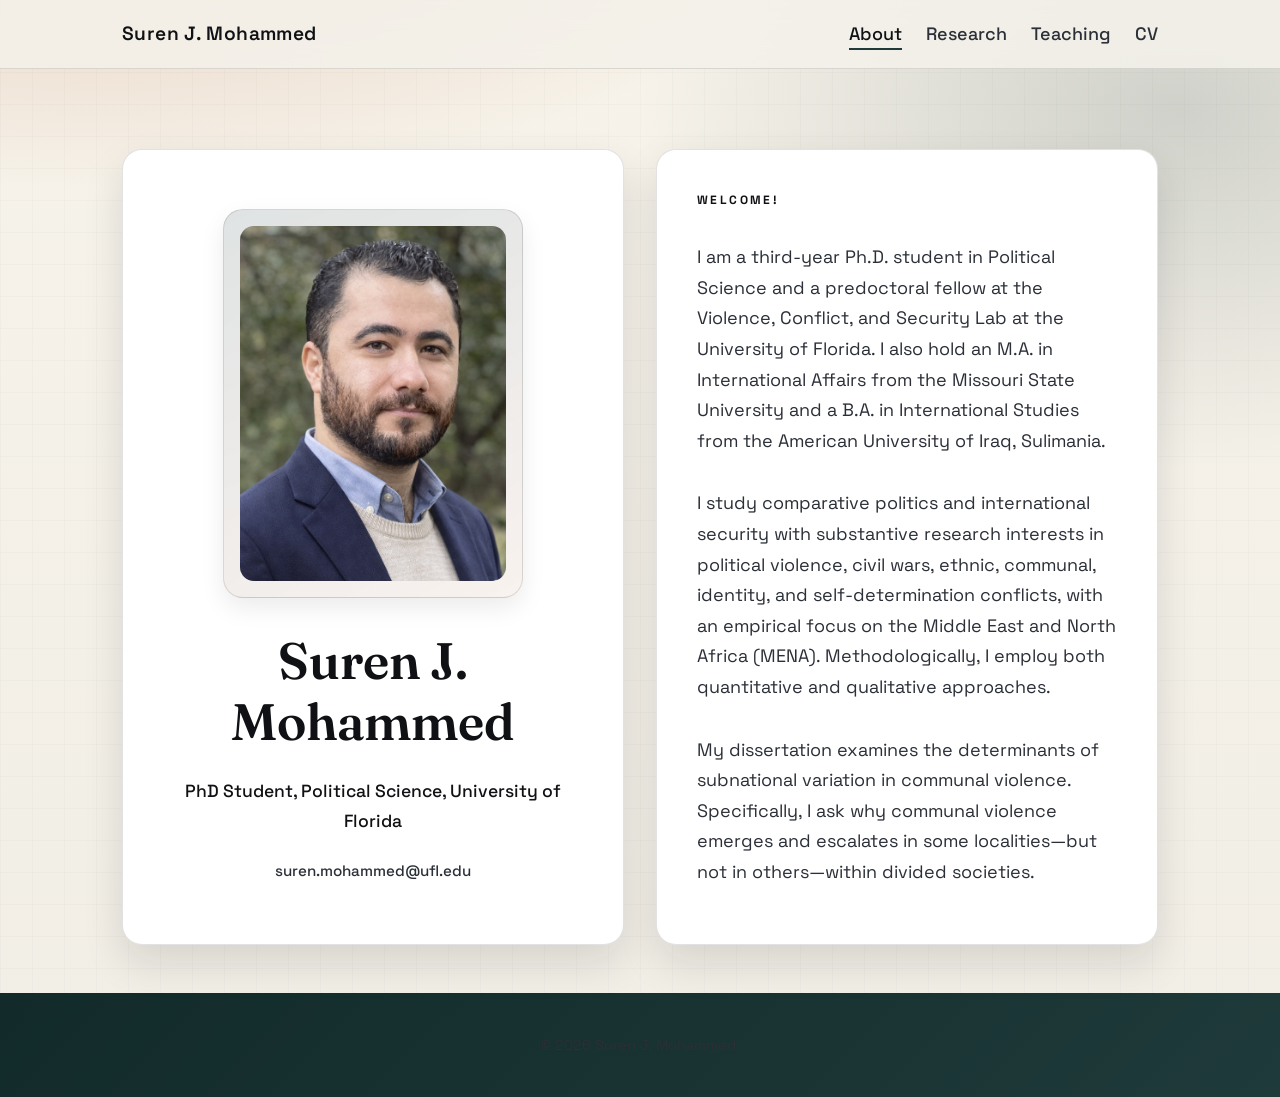
==== commit 03e320f3: "Add files via upload" ====
--- a/index.html
+++ b/index.html
@@ -8,7 +8,7 @@
     <link rel="stylesheet" href="style.css">
     <link rel="preconnect" href="https://fonts.googleapis.com">
     <link rel="preconnect" href="https://fonts.gstatic.com" crossorigin>
-    <link href="https://fonts.googleapis.com/css2?family=Inter:wght@300;400;500;600;700&family=Source+Serif+4:ital,wght@0,400;0,600;1,400&display=swap" rel="stylesheet">
+    <link href="https://fonts.googleapis.com/css2?family=Fraunces:opsz,wght@9..144,400;9..144,600;9..144,700&family=Space+Grotesk:wght@300;400;500;600;700&display=swap" rel="stylesheet">
 </head>
 <body>
     <nav class="navbar">
@@ -17,6 +17,7 @@
             <ul class="nav-menu">
                 <li><a href="index.html" class="nav-link active">About</a></li>
                 <li><a href="research.html" class="nav-link">Research</a></li>
+                <li><a href="teaching.html" class="nav-link">Teaching</a></li>
                 <li><a href="cv.html" class="nav-link">CV</a></li>
             </ul>
             <button class="nav-toggle" aria-label="Toggle navigation">
@@ -30,46 +31,27 @@
     <main class="main-content">
         <section class="hero">
             <div class="hero-container">
-                <div class="profile-card">
-                    <img src="suren.jpg" alt="Suren J. Mohammed" class="profile-photo">
+                <div class="hero-box profile-box reveal delay-1">
+                    <div class="profile-card">
+                        <img src="suren.jpg" alt="Suren J. Mohammed" class="profile-photo">
+                    </div>
+                    <h1>Suren J. Mohammed</h1>
+                    <p class="lead">PhD Student, Political Science, University of Florida</p>
+                    <a class="email-link" href="mailto:suren.mohammed@ufl.edu">suren.mohammed@ufl.edu</a>
                 </div>
-                <div class="profile-info">
-                    <h1>Suren J. Mohammed</h1>
-                    <p class="subtitle">Computational Social Scientist</p>
-                    <p class="affiliation">PhD Student, Political Science<br>University of Florida</p>
-                    <div class="contact-links">
-                        <a href="mailto:suren.mohammed@ufl.edu" class="contact-item">
-                            <svg xmlns="http://www.w3.org/2000/svg" width="18" height="18" viewBox="0 0 24 24" fill="none" stroke="currentColor" stroke-width="2" stroke-linecap="round" stroke-linejoin="round"><path d="M4 4h16c1.1 0 2 .9 2 2v12c0 1.1-.9 2-2 2H4c-1.1 0-2-.9-2-2V6c0-1.1.9-2 2-2z"></path><polyline points="22,6 12,13 2,6"></polyline></svg>
-                            suren.mohammed@ufl.edu
-                        </a>
-                        <a href="https://github.com/surenmohammed" target="_blank" class="contact-item">
-                            <svg xmlns="http://www.w3.org/2000/svg" width="18" height="18" viewBox="0 0 24 24" fill="none" stroke="currentColor" stroke-width="2" stroke-linecap="round" stroke-linejoin="round"><path d="M9 19c-5 1.5-5-2.5-7-3m14 6v-3.87a3.37 3.37 0 0 0-.94-2.61c3.14-.35 6.44-1.54 6.44-7A5.44 5.44 0 0 0 20 4.77 5.07 5.07 0 0 0 19.91 1S18.73.65 16 2.48a13.38 13.38 0 0 0-7 0C6.27.65 5.09 1 5.09 1A5.07 5.07 0 0 0 5 4.77a5.44 5.44 0 0 0-1.5 3.78c0 5.42 3.3 6.61 6.44 7A3.37 3.37 0 0 0 9 18.13V22"></path></svg>
-                            GitHub
-                        </a>
-                        <a href="https://linkedin.com/in/surenmohammed" target="_blank" class="contact-item">
-                            <svg xmlns="http://www.w3.org/2000/svg" width="18" height="18" viewBox="0 0 24 24" fill="none" stroke="currentColor" stroke-width="2" stroke-linecap="round" stroke-linejoin="round"><path d="M16 8a6 6 0 0 1 6 6v7h-4v-7a2 2 0 0 0-2-2 2 2 0 0 0-2 2v7h-4v-7a6 6 0 0 1 6-6z"></path><rect x="2" y="9" width="4" height="12"></rect><circle cx="4" cy="4" r="2"></circle></svg>
-                            LinkedIn
-                        </a>
-                    </div>
+                <div class="hero-box welcome-box reveal delay-2">
+                    <p class="eyebrow"><strong>Welcome!</strong></p>
+                    <p>I am a third-year Ph.D. student in Political Science and a predoctoral fellow at the Violence, Conflict, and Security Lab at the University of Florida. I also hold an M.A. in International Affairs from the Missouri State University and a B.A. in International Studies from the American University of Iraq, Sulimania.</p>
+                    <p>I study comparative politics and international security with substantive research interests in political violence, civil wars, ethnic, communal, identity, and self-determination conflicts, with an empirical focus on the Middle East and North Africa (MENA). Methodologically, I employ both quantitative and qualitative approaches.</p>
+                    <p>My dissertation examines the determinants of subnational variation in communal violence. Specifically, I ask why communal violence emerges and escalates in some localities—but not in others—within divided societies.</p>
                 </div>
             </div>
-        </section>
-
-        <section class="about">
-            <div class="container">
-                <div class="about-card">
-                <h2>Welcome!</h2>
-                <p>I am a third-year Ph.D. student in Political Science and a predoctoral fellow at the Violence, Conflict, and Security Lab at the University of Florida. I also hold an M.A. in International Affairs from the Missouri State University and a B.A. in International Studies from the American University of Iraq, Sulimania.</p>
-                <p>I study comparative politics and international security with substantive research interests in political violence, civil wars, ethnic, communal, identity, and self-determination conflicts, with an empirical focus on the Middle East and North Africa (MENA). Methodologically, I employ both quantitative and qualitative approaches.</p>
-                <p> My dissertation examines the determinants of subnational variation in communal violence. Specifically, I ask why communal violence emerges and escalates in some localities—but not in others—within divided societies.</p>
-            </div>
-               </div>
         </section>
     </main>
 
     <footer class="footer">
         <div class="container">
-            <p>&copy; 2025 Suren J. Mohammed.</p>
+            <p>&copy; 2026 Suren J. Mohammed.</p>
         </div>
     </footer>
 
--- a/style.css
+++ b/style.css
@@ -2,17 +2,24 @@
    CSS Variables & Reset
    ======================================== */
 :root {
-    --color-primary: #000000;
-    --color-primary-light: #0b0b0b;
-    --color-accent: #712222;
-    --color-text: #0b0b0b;
-    --color-text-light: #030303;
-    --color-text-muted: #000000;
-    --color-bg: #ffffff00;
-    --color-bg-alt: #fffffffb;
-    --color-border: #4848c9;
-    --font-sans: 'Inter', -apple-system, BlinkMacSystemFont, 'Segoe UI', Roboto, sans-serif;
-    --font-serif: 'Source Serif 4', Georgia, 'Times New Roman', serif;
+    --color-ink: #101114;
+    --color-ink-soft: #2b2f37;
+    --color-ink-muted: #5b6170;
+    --color-brand: #1f3a3a;
+    --color-accent: #b2592f;
+    --color-accent-soft: rgba(178, 89, 47, 0.14);
+    --color-surface: #f4f1ea;
+    --color-surface-alt: #ffffff;
+    --color-surface-raised: #fbf7ef;
+    --color-border: rgba(16, 17, 20, 0.12);
+    --color-border-strong: rgba(16, 17, 20, 0.2);
+    --shadow-card: 0 18px 40px rgba(17, 19, 26, 0.12);
+    --shadow-soft: 0 10px 24px rgba(17, 19, 26, 0.08);
+    --radius-lg: 20px;
+    --radius-md: 14px;
+    --radius-sm: 10px;
+    --font-sans: 'Space Grotesk', sans-serif;
+    --font-display: 'Fraunces', serif;
     --max-width: 1100px;
     --transition: 0.3s ease;
 }
@@ -30,55 +37,60 @@
 body {
     font-family: var(--font-sans);
     font-size: 18px;
-    line-height: 1.5;
-    color: var(--color-text);
-    background-color: var(--color-bg);
+    line-height: 1.7;
+    color: var(--color-ink);
+    background:
+        radial-gradient(1200px 500px at 8% -10%, rgba(178, 89, 47, 0.24), transparent 60%),
+        radial-gradient(900px 600px at 92% 10%, rgba(31, 58, 58, 0.18), transparent 60%),
+        repeating-linear-gradient(90deg, rgba(17, 19, 26, 0.02) 0 1px, transparent 1px 32px),
+        repeating-linear-gradient(0deg, rgba(17, 19, 26, 0.02) 0 1px, transparent 1px 32px),
+        linear-gradient(180deg, #f7f3ea 0%, #f1eee6 100%);
+    min-height: 100vh;
+}
+
+img {
+    max-width: 100%;
+    display: block;
 }
 
 /* ========================================
    Typography
    ======================================== */
 h1, h2, h3, h4, h5, h6 {
-    font-weight: 800;
-    line-height: 1.5;
-    color: var(--color-primary);
+    font-family: var(--font-display);
+    font-weight: 600;
+    line-height: 1.2;
+    color: var(--color-ink);
 }
 
 h1 {
-    font-size: 3rem;
+    font-size: clamp(2.4rem, 4vw, 3.6rem);
     margin-bottom: 0.5rem;
 }
 
 h2 {
-    font-size: 1.5rem;
-    margin-bottom: 1.5rem;
-    padding-bottom: 0.5rem;
-    border-bottom: 2px solid var(--color-border);
+    font-size: clamp(1.6rem, 2.4vw, 2.2rem);
+    margin-bottom: 1rem;
 }
 
 h3 {
-    font-size: 1.5rem;
+    font-size: 1.25rem;
     margin-bottom: 0.5rem;
-    color: var(--color-text);
 }
 
 p {
     margin-bottom: 1rem;
+    color: var(--color-ink-soft);
 }
 
 a {
-    color: var(--color-primary-light);
+    color: var(--color-brand);
     text-decoration: none;
     transition: color var(--transition);
 }
 
 a:hover {
     color: var(--color-accent);
-}
-
-em {
-    font-family: var(--font-serif);
-    font-style: italic;
 }
 
 /* ========================================
@@ -91,49 +103,51 @@
 }
 
 .main-content {
-    min-height: calc(100vh - 165px);
+    min-height: calc(100vh - 160px);
 }
 
 /* ========================================
    Navigation
    ======================================== */
 .navbar {
-    background-color: var(--color-bg);
+    background-color: rgba(244, 241, 234, 0.86);
     border-bottom: 1px solid var(--color-border);
     position: sticky;
     top: 0;
     z-index: 1000;
+    backdrop-filter: blur(12px);
 }
 
 .nav-container {
     max-width: var(--max-width);
     margin: 0 auto;
-    padding: 1rem 2rem;
+    padding: 1.1rem 2rem;
     display: flex;
     justify-content: space-between;
     align-items: center;
 }
 
 .nav-logo {
-    font-size: 1.25rem;
+    font-size: 1.2rem;
     font-weight: 600;
-    color: var(--color-primary);
+    color: var(--color-ink);
+    letter-spacing: 0.02em;
 }
 
 .nav-logo:hover {
-    color: var(--color-primary-light);
+    color: var(--color-brand);
 }
 
 .nav-menu {
     display: flex;
     list-style: none;
-    gap: 2rem;
+    gap: 1.5rem;
 }
 
 .nav-link {
     font-weight: 500;
-    color: var(--color-text-light);
-    padding: 0.5rem 0;
+    color: var(--color-ink-soft);
+    padding: 0.35rem 0;
     position: relative;
 }
 
@@ -144,7 +158,7 @@
     left: 0;
     width: 0;
     height: 2px;
-    background-color: var(--color-primary);
+    background-color: var(--color-brand);
     transition: width var(--transition);
 }
 
@@ -154,7 +168,7 @@
 }
 
 .nav-link.active {
-    color: var(--color-primary);
+    color: var(--color-ink);
 }
 
 .nav-toggle {
@@ -170,7 +184,7 @@
 .nav-toggle span {
     width: 25px;
     height: 2px;
-    background-color: var(--color-text);
+    background-color: var(--color-ink);
     transition: var(--transition);
 }
 
@@ -178,132 +192,400 @@
    Hero Section
    ======================================== */
 .hero {
-    padding: 3.5rem 0;
-    background-color: var(--color-bg-alt);
+    padding: 5rem 0 3rem;
 }
 
 .hero-container {
     max-width: var(--max-width);
     margin: 0 auto;
-    padding: 2.5rem;              /* was 0 2rem */
-    display: flex;
-    gap: 3rem;
+    padding: 0 2rem;
+    display: grid;
+    grid-template-columns: repeat(2, minmax(0, 1fr));
+    gap: 2rem;
+    align-items: stretch;
+}
+
+.hero-box {
+    padding: 2.5rem;
+    background: var(--color-surface-alt);
+    border: 1px solid var(--color-border);
+    border-radius: var(--radius-lg);
+    box-shadow: var(--shadow-card);
+    display: flex;
+    flex-direction: column;
+    gap: 1rem;
+    justify-content: center;
+    min-height: 100%;
+}
+
+.info-box {
+    align-items: flex-start;
+}
+
+.info-box .contact-links {
+    flex-direction: column;
+    align-items: stretch;
+}
+
+.info-box .contact-item {
+    width: 100%;
+    justify-content: flex-start;
+}
+
+.profile-box {
+    text-align: center;
     align-items: center;
-
-    background: var(--color-bg);   /* card background */
-    border: 1px solid var(--color-border);
-    border-radius: 16px;
-    box-shadow: 0 12px 35px rgba(0, 0, 0, 0.08);
-}
-
-.hero-image {
+}
+
+.profile-box h1 {
+    margin-top: 1rem;
+}
+
+.profile-box .lead {
+    margin-bottom: 0;
+}
+
+.email-link {
+    font-size: 0.95rem;
+    font-weight: 500;
+    color: var(--color-ink-soft);
+    margin-top: 0.35rem;
+}
+
+.email-link:hover {
+    color: var(--color-brand);
+}
+
+.welcome-box {
+    align-items: flex-start;
+}
+
+.eyebrow {
+    font-size: 0.75rem;
+    letter-spacing: 0.2em;
+    text-transform: uppercase;
+    color: var(--color-ink-muted);
+}
+
+.eyebrow strong {
+    font-weight: 700;
+    color: var(--color-ink);
+}
+
+.lead {
+    font-size: 1.1rem;
+    font-weight: 500;
+    color: var(--color-ink);
+}
+
+.affiliation {
+    color: var(--color-ink-muted);
+    margin-bottom: 0.8rem;
+}
+
+.cta-row {
+    display: flex;
+    flex-wrap: wrap;
+    gap: 0.9rem;
+    margin: 0.5rem 0 1.1rem;
+}
+
+.btn {
+    display: inline-flex;
+    align-items: center;
+    justify-content: center;
+    padding: 0.65rem 1.4rem;
+    border-radius: 999px;
+    font-weight: 600;
+    border: 1px solid transparent;
+    transition: transform var(--transition), box-shadow var(--transition), background-color var(--transition), color var(--transition);
+}
+
+.btn.primary {
+    background-color: var(--color-brand);
+    color: #ffffff;
+    box-shadow: 0 12px 20px rgba(31, 58, 58, 0.25);
+}
+
+.btn.primary:hover {
+    transform: translateY(-2px);
+    background-color: #162f2f;
+    color: #ffffff;
+}
+
+.btn.ghost {
+    background-color: var(--color-surface);
+    border-color: var(--color-border-strong);
+    color: var(--color-ink);
+}
+
+.btn.ghost:hover {
+    transform: translateY(-2px);
+    border-color: var(--color-brand);
+    color: var(--color-brand);
+}
+
+.contact-links {
+    display: flex;
+    flex-wrap: wrap;
+    gap: 0.75rem;
+}
+
+.contact-item {
+    display: inline-flex;
+    align-items: center;
+    gap: 0.5rem;
+    color: var(--color-ink-soft);
+    font-size: 0.95rem;
+    padding: 0.5rem 0.9rem;
+    background-color: var(--color-surface);
+    border-radius: 999px;
+    border: 1px solid var(--color-border);
+    transition: transform var(--transition), border-color var(--transition), color var(--transition);
+}
+
+.contact-item:hover {
+    border-color: var(--color-brand);
+    color: var(--color-brand);
+    transform: translateY(-1px);
+}
+
+.contact-item svg {
     flex-shrink: 0;
 }
 
+.hero-visual {
+    display: flex;
+    flex-direction: column;
+    gap: 1.3rem;
+}
+
+.profile-card {
+    padding: 1rem;
+    width: 100%;
+    max-width: 300px;
+    margin: 0 auto;
+    background: linear-gradient(155deg, rgba(31, 58, 58, 0.14), rgba(178, 89, 47, 0.08));
+    border-radius: var(--radius-lg);
+    border: 1px solid var(--color-border);
+    box-shadow: var(--shadow-soft);
+}
+
 .profile-photo {
-    width: 200px;
-    height: 290px;
+    width: 100%;
+    aspect-ratio: 3 / 4;
     object-fit: cover;
     object-position: center top;
-    border-radius: 8px;
-    box-shadow: 0 4px 20px rgba(0, 0, 0, 0.1);
-}
-
-.hero-text h1 {
-    font-size: 2.75rem;
-    margin-bottom: 0.25rem;
-}
-
-.subtitle {
-    font-size: 1.25rem;
-    color: var(--color-text-light);
-    margin-bottom: 0.25rem;
-}
-
-.affiliation {
-    color: var(--color-text-muted);
+    border-radius: var(--radius-md);
+}
+
+.profile-caption {
+    margin-top: 0.75rem;
+    font-size: 0.7rem;
+    letter-spacing: 0.2em;
+    text-transform: uppercase;
+    color: var(--color-ink-muted);
+}
+
+.focus-grid {
+    display: grid;
+    gap: 1rem;
+}
+
+.focus-card {
+    padding: 1rem;
+    background: var(--color-surface);
+    border-radius: var(--radius-md);
+    border: 1px solid var(--color-border);
+}
+
+.focus-card h3 {
+    font-family: var(--font-sans);
+    font-size: 0.85rem;
+    text-transform: uppercase;
+    letter-spacing: 0.16em;
+    color: var(--color-ink-muted);
+    margin-bottom: 0.75rem;
+}
+
+.tag-list {
+    list-style: none;
+    display: flex;
+    flex-wrap: wrap;
+    gap: 0.5rem;
+}
+
+.tag-list li {
+    padding: 0.35rem 0.75rem;
+    border-radius: 999px;
+    background: var(--color-accent-soft);
+    border: 1px solid rgba(178, 89, 47, 0.2);
+    font-size: 0.85rem;
+    color: var(--color-ink);
+}
+
+.project-note {
+    padding: 1rem 1.1rem;
+    background: var(--color-surface-raised);
+    border-radius: var(--radius-md);
+    border: 1px solid var(--color-border);
+}
+
+.project-note span {
+    display: block;
+    font-size: 0.7rem;
+    letter-spacing: 0.18em;
+    text-transform: uppercase;
+    color: var(--color-ink-muted);
+    margin-bottom: 0.4rem;
+}
+
+.project-note p {
+    margin-bottom: 0;
+}
+
+/* ========================================
+   About Section
+   ======================================== */
+.about {
+    padding: 3.5rem 0;
+}
+
+.about-grid {
+    display: grid;
+    grid-template-columns: minmax(0, 1.1fr) minmax(0, 0.9fr);
+    gap: 2rem;
+}
+
+.about-card {
+    color: var(--color-ink-soft);
+    padding: 2.25rem;
+    background: var(--color-surface-alt);
+    border: 1px solid var(--color-border);
+    border-radius: var(--radius-lg);
+    box-shadow: var(--shadow-soft);
+}
+
+.about-card h2 {
+    margin: 0 0 0.75rem 0;
+}
+
+.about-card p:last-child {
+    margin-bottom: 0;
+}
+
+.about-panel {
+    padding: 2rem;
+    background: var(--color-surface);
+    border: 1px solid var(--color-border);
+    border-radius: var(--radius-lg);
+    box-shadow: var(--shadow-soft);
+}
+
+.about-panel h3 {
+    font-family: var(--font-sans);
+    font-size: 0.85rem;
+    letter-spacing: 0.18em;
+    text-transform: uppercase;
+    color: var(--color-ink-muted);
+    margin-bottom: 1rem;
+}
+
+.meta-list {
+    list-style: none;
+    display: grid;
+    gap: 0.85rem;
     margin-bottom: 1.5rem;
 }
 
-.contact-links {
-    display: flex;
-    flex-wrap: wrap;
-    gap: 1rem;
-}
-
-.contact-item {
-    display: flex;
-    align-items: center;
-    gap: 0.5rem;
-    color: var(--color-text-light);
-    font-size: 1.2rem;
-    padding: 0.5rem 1rem;
-    background-color: var(--color-bg);
-    border-radius: 6px;
-    border: 1px solid var(--color-border);
-    transition: var(--transition);
-}
-
-.contact-item:hover {
-    border-color: var(--color-primary);
-    color: var(--color-primary);
-}
-
-.contact-item svg {
-    flex-shrink: 0;
-}
-
-/* ========================================
-   About Section (improved)
-   ======================================== */
-.about{
-  padding: 3.5rem 0;
-  background: var(--color-bg);
-}
-
-.about-card{
-  color: var(--color-text-light);
-  padding: 2.25rem;
-  font-size: 1.2rem;
-  background: var(--color-bg);
-  border: 1px solid var(--color-border);
-  border-radius: 16px;
-  box-shadow: 0 4px 20px rgba(0, 0, 0, 0.1);
-  max-width: 100%;
-  /* accent bar */
-  border-left: 1px solid var(--color-primary);
-}
-
-.about-card h2{
-  margin: 0 0 0.5rem 0;
-  font-size: 1.5rem;
-}
-
-.about-card p{
-  margin: 0 0 1rem 0;
-  color: var(--color-text-light);
-  line-height: 1.5;
-  font-size: 1.2rem;
-}
-
-.about-card p:last-child{
-  margin-bottom: 0.5;
-}
-
-/* Mobile */
-@media (max-width: 800px){
-  .about-card{
-    padding: 1.5rem;
-  }
-}
-
+.meta-list li {
+    display: grid;
+    grid-template-columns: 90px 1fr;
+    gap: 0.75rem;
+    font-size: 0.95rem;
+    color: var(--color-ink-soft);
+}
+
+.meta-list li span:first-child {
+    font-weight: 600;
+    text-transform: uppercase;
+    letter-spacing: 0.08em;
+    font-size: 0.68rem;
+    color: var(--color-ink);
+}
+
+.panel-note {
+    padding: 1rem;
+    background: var(--color-surface-alt);
+    border-radius: var(--radius-md);
+    border: 1px solid var(--color-border);
+}
+
+.panel-note h4 {
+    font-size: 1.1rem;
+    margin-bottom: 0.5rem;
+}
+
+.panel-note p {
+    margin-bottom: 0;
+}
+
+/* ========================================
+   Explore Section
+   ======================================== */
+.explore {
+    padding: 3.5rem 0 4.2rem;
+}
+
+.card-grid {
+    display: grid;
+    grid-template-columns: repeat(3, minmax(0, 1fr));
+    gap: 1.5rem;
+}
+
+.feature-card {
+    padding: 1.8rem;
+    border-radius: var(--radius-lg);
+    background: var(--color-surface-alt);
+    border: 1px solid var(--color-border);
+    box-shadow: var(--shadow-soft);
+    display: flex;
+    flex-direction: column;
+    gap: 0.8rem;
+    color: inherit;
+    transition: transform var(--transition), box-shadow var(--transition), border-color var(--transition);
+}
+
+.feature-card:hover {
+    transform: translateY(-4px);
+    border-color: rgba(31, 58, 58, 0.4);
+    box-shadow: var(--shadow-card);
+}
+
+.feature-kicker {
+    font-size: 0.7rem;
+    letter-spacing: 0.2em;
+    text-transform: uppercase;
+    color: var(--color-ink-muted);
+}
+
+.feature-card h3 {
+    font-size: 1.35rem;
+    margin-bottom: 0;
+}
+
+.feature-link {
+    font-weight: 600;
+    color: var(--color-brand);
+}
 
 /* ========================================
    Page Header
    ======================================== */
 .page-header {
-    padding: 2rem 0;
-    background-color: var(--color-bg-alt);
+    padding: 3rem 0 2rem;
+    background: linear-gradient(120deg, rgba(31, 58, 58, 0.12), rgba(244, 241, 234, 0.6));
+    border-bottom: 1px solid var(--color-border);
 }
 
 .page-header h1 {
@@ -312,7 +594,7 @@
 
 .page-intro {
     font-size: 1.1rem;
-    color: var(--color-text-light);
+    color: var(--color-ink-soft);
     max-width: 800px;
 }
 
@@ -321,110 +603,108 @@
     align-items: center;
     gap: 0.5rem;
     margin-top: 1rem;
-    padding: 0.75rem 1.5rem;
-    background-color: var(--color-primary);
-    color: white;
-    border-radius: 6px;
-    font-weight: 500;
-    transition: var(--transition);
+    padding: 0.65rem 1.5rem;
+    background-color: var(--color-brand);
+    color: #ffffff;
+    border-radius: 999px;
+    font-weight: 600;
+    transition: transform var(--transition), background-color var(--transition);
 }
 
 .download-btn:hover {
-    background-color: var(--color-primary-light);
-    color: white;
+    background-color: #162f2f;
+    color: #ffffff;
+    transform: translateY(-2px);
 }
 
 /* ========================================
    Research Section
    ======================================== */
 .research-section {
-    padding: 1rem 0;
+    padding: 2.5rem 0;
 }
 
 .research-section.alt-bg {
-    background-color: var(--color-bg-alt);
-    line-height: 1.5;
+    background-color: rgba(255, 255, 255, 0.6);
 }
 
 .publication {
-    margin-bottom: 3rem;
-    padding-bottom: 3rem;
-    border-bottom: 2px solid var(--color-border);
-    line-height: 1.5;
+    margin-bottom: 2rem;
+    padding: 1.6rem;
+    border: 1px solid var(--color-border);
+    border-radius: var(--radius-md);
+    background: var(--color-surface-alt);
+    box-shadow: var(--shadow-soft);
 }
 
 .publication:last-child {
     margin-bottom: 0;
-    padding-bottom: 0;
-    border-bottom: none;
-}
-
+}
 
 .pub-journal {
-    color: var(--color-text-muted);
+    color: var(--color-ink-muted);
     margin-bottom: 0.9rem;
 }
 
 .pub-status {
     display: inline-block;
     padding: 0.25rem 0.75rem;
-    background-color: var(--color-primary);
-    color: rgb(250, 250, 250);
+    background-color: var(--color-brand);
+    color: #ffffff;
     font-size: 0.8rem;
-    border-radius: 4px;
+    border-radius: 999px;
     margin-bottom: 0.75rem;
 }
 
 .pub-abstract {
     font-size: 1rem;
-    color: var(--color-text-light);
-    line-height: 1.5;
+    color: var(--color-ink-soft);
+    line-height: 1.6;
 }
 
 .pub-links {
     margin-top: 1rem;
     display: flex;
-    gap: 2rem;
+    gap: 1rem;
+    flex-wrap: wrap;
 }
 
 .pub-link {
     display: inline-block;
     padding: 0.5rem 1rem;
-    border: 1px solid var(--color-primary);
-    border-radius: 4px;
+    border: 1px solid var(--color-brand);
+    border-radius: 999px;
     font-size: 0.9rem;
-    font-weight: 500;
+    font-weight: 600;
     transition: var(--transition);
 }
 
 .pub-link:hover {
-    background-color: var(--color-primary);
-    color: rgb(252, 252, 252);
+    background-color: var(--color-brand);
+    color: #ffffff;
 }
 
 .dissertation-info {
     padding: 1.5rem;
-    background-color: var(--color-bg);
-    border-radius: 8px;
+    background-color: var(--color-surface);
+    border-radius: var(--radius-md);
     border: 1px solid var(--color-border);
 }
 
 .dissertation-info h3 {
-    font-family: var(--font-serif);
     font-size: 1.3rem;
     margin-bottom: 0.5rem;
 }
 
 .committee {
-    color: var(--color-text-muted);
-    margin-bottom: 2rem;
+    color: var(--color-ink-muted);
+    margin-bottom: 1.5rem;
 }
 
 .diss-abstract {
-    color: var(--color-text-light);
-    line-height: 1.5;
-}
-
+    color: var(--color-ink-soft);
+    line-height: 1.6;
+}
 
 /* ========================================
    CV Section
@@ -434,19 +714,20 @@
 }
 
 .cv-section.alt-bg {
-    background-color: var(--color-bg-alt);
+    background-color: rgba(255, 255, 255, 0.6);
 }
 
 .cv-item {
     margin-bottom: 1.5rem;
-    padding-bottom: 1.5rem;
-    border-bottom: 1px solid var(--color-border);
+    padding: 1.4rem;
+    border: 1px solid var(--color-border);
+    border-radius: var(--radius-md);
+    background: var(--color-surface-alt);
+    box-shadow: var(--shadow-soft);
 }
 
 .cv-item:last-child {
     margin-bottom: 0;
-    padding-bottom: 0;
-    border-bottom: none;
 }
 
 .cv-header {
@@ -463,19 +744,19 @@
 }
 
 .cv-date {
-    color: var(--color-text-muted);
+    color: var(--color-ink-muted);
     font-size: 0.9rem;
     white-space: nowrap;
 }
 
 .cv-institution {
-    color: var(--color-primary-light);
-    font-weight: 500;
+    color: var(--color-brand);
+    font-weight: 600;
     margin-bottom: 0.25rem;
 }
 
 .cv-details {
-    color: var(--color-text-muted);
+    color: var(--color-ink-muted);
     font-size: 0.95rem;
 }
 
@@ -486,7 +767,7 @@
 
 .cv-bullets li {
     margin-bottom: 0.5rem;
-    color: var(--color-text-light);
+    color: var(--color-ink-soft);
     font-size: 0.95rem;
 }
 
@@ -499,20 +780,21 @@
 
 .skill-category {
     padding: 1.25rem;
-    background-color: var(--color-bg-alt);
-    border-radius: 8px;
-    border-left: 3px solid var(--color-primary);
+    background-color: var(--color-surface-alt);
+    border-radius: var(--radius-md);
+    border: 1px solid var(--color-border);
+    box-shadow: var(--shadow-soft);
 }
 
 .skill-category h3 {
     font-size: 1rem;
     margin-bottom: 0.5rem;
-    color: var(--color-primary);
+    color: var(--color-ink);
 }
 
 .skill-category p {
     font-size: 0.95rem;
-    color: var(--color-text-light);
+    color: var(--color-ink-soft);
     margin-bottom: 0;
 }
 
@@ -520,8 +802,8 @@
    Footer
    ======================================== */
 .footer {
-    padding: 2rem 0;
-    background-color: var(--color-primary);
+    padding: 2.5rem 0;
+    background: linear-gradient(135deg, #122a2a, #1f3a3a);
     color: rgba(255, 255, 255, 0.8);
     text-align: center;
 }
@@ -532,23 +814,262 @@
 }
 
 /* ========================================
+   Admin Page
+   ======================================== */
+.admin-section {
+    padding: 2.5rem 0;
+}
+
+.admin-grid {
+    display: grid;
+    grid-template-columns: repeat(auto-fit, minmax(280px, 1fr));
+    gap: 2rem;
+}
+
+.admin-panel {
+    padding: 1.8rem;
+    background: var(--color-surface-alt);
+    border: 1px solid var(--color-border);
+    border-radius: var(--radius-lg);
+    box-shadow: var(--shadow-soft);
+}
+
+.admin-panel h2 {
+    margin-bottom: 1rem;
+}
+
+.admin-form {
+    display: grid;
+    gap: 1rem;
+}
+
+.admin-form label {
+    display: block;
+    font-size: 0.78rem;
+    letter-spacing: 0.1em;
+    text-transform: uppercase;
+    color: var(--color-ink-muted);
+    margin-bottom: 0.35rem;
+}
+
+.admin-form input[type=\"text\"],
+.admin-form input[type=\"email\"],
+.admin-form textarea,
+.admin-form select {
+    width: 100%;
+    padding: 0.6rem 0.75rem;
+    border-radius: var(--radius-sm);
+    border: 1px solid var(--color-border);
+    font-family: var(--font-sans);
+    font-size: 0.95rem;
+    background: var(--color-surface);
+    color: var(--color-ink);
+}
+
+.admin-form textarea {
+    min-height: 120px;
+    resize: vertical;
+}
+
+.admin-button {
+    padding: 0.65rem 1.4rem;
+    border-radius: 999px;
+    font-weight: 600;
+    border: 1px solid transparent;
+    background-color: var(--color-brand);
+    color: #ffffff;
+    cursor: pointer;
+    transition: transform var(--transition), background-color var(--transition), color var(--transition);
+}
+
+.admin-button:hover {
+    background-color: #162f2f;
+    transform: translateY(-1px);
+}
+
+.admin-button.ghost {
+    background-color: var(--color-surface);
+    border-color: var(--color-border-strong);
+    color: var(--color-ink);
+}
+
+.admin-button.ghost:hover {
+    color: var(--color-brand);
+    border-color: var(--color-brand);
+    background-color: var(--color-surface);
+}
+
+.section-card {
+    padding: 1rem;
+    border-radius: var(--radius-md);
+    border: 1px solid var(--color-border);
+    background: var(--color-surface);
+    display: grid;
+    gap: 0.85rem;
+}
+
+.section-header {
+    display: grid;
+    gap: 0.6rem;
+}
+
+.section-title-input {
+    padding: 0.5rem 0.75rem;
+    border-radius: var(--radius-sm);
+    border: 1px solid var(--color-border);
+    font-family: var(--font-sans);
+    font-size: 0.95rem;
+    background: #ffffff;
+}
+
+.checkbox-row {
+    display: flex;
+    align-items: center;
+    gap: 0.5rem;
+    font-size: 0.85rem;
+    color: var(--color-ink-soft);
+}
+
+.item-list {
+    display: grid;
+    gap: 0.6rem;
+}
+
+.item-card {
+    display: flex;
+    justify-content: space-between;
+    gap: 1rem;
+    padding: 0.75rem;
+    border-radius: var(--radius-sm);
+    border: 1px solid var(--color-border);
+    background: #ffffff;
+}
+
+.item-card strong {
+    display: block;
+    font-size: 0.95rem;
+    margin-bottom: 0.2rem;
+}
+
+.item-meta {
+    margin: 0;
+    font-size: 0.85rem;
+    color: var(--color-ink-muted);
+}
+
+.item-actions {
+    display: flex;
+    flex-direction: column;
+    gap: 0.35rem;
+}
+
+.item-empty {
+    margin: 0;
+    color: var(--color-ink-muted);
+}
+
+.admin-link {
+    background: none;
+    border: none;
+    color: var(--color-brand);
+    cursor: pointer;
+    font-weight: 600;
+    padding: 0;
+    text-align: left;
+}
+
+.admin-link.danger {
+    color: #a03a2c;
+}
+
+.admin-actions {
+    display: flex;
+    flex-wrap: wrap;
+    gap: 1rem;
+    align-items: center;
+}
+
+.file-input {
+    display: inline-flex;
+    align-items: center;
+    padding: 0.6rem 1.2rem;
+    border-radius: 999px;
+    border: 1px solid var(--color-border-strong);
+    background: var(--color-surface);
+    font-weight: 600;
+    cursor: pointer;
+    color: var(--color-ink);
+}
+
+.file-input input {
+    display: none;
+}
+
+.admin-status {
+    font-size: 0.9rem;
+    color: var(--color-ink-muted);
+}
+
+/* ========================================
+   Animations
+   ======================================== */
+.reveal {
+    opacity: 0;
+    transform: translateY(16px);
+    animation: fade-up 0.8s ease forwards;
+}
+
+.delay-1 {
+    animation-delay: 0.1s;
+}
+
+.delay-2 {
+    animation-delay: 0.2s;
+}
+
+.delay-3 {
+    animation-delay: 0.3s;
+}
+
+@keyframes fade-up {
+    to {
+        opacity: 1;
+        transform: translateY(0);
+    }
+}
+
+@media (prefers-reduced-motion: reduce) {
+    .reveal {
+        animation: none;
+        opacity: 1;
+        transform: none;
+    }
+}
+
+/* ========================================
    Responsive Design
    ======================================== */
-@media (max-width: 768px) {
-    h1 {
-        font-size: 2rem;
-    }
-
-    h2 {
-        font-size: 1.5rem;
-    }
-
+@media (max-width: 980px) {
+    .hero-container {
+        grid-template-columns: 1fr;
+    }
+
+    .about-grid {
+        grid-template-columns: 1fr;
+    }
+
+    .card-grid {
+        grid-template-columns: repeat(2, minmax(0, 1fr));
+    }
+}
+
+@media (max-width: 820px) {
     .nav-menu {
         position: absolute;
         top: 100%;
         left: 0;
         right: 0;
-        background-color: var(--color-bg);
+        background-color: rgba(255, 255, 255, 0.97);
         flex-direction: column;
         padding: 1rem 2rem;
         gap: 0;
@@ -584,21 +1105,22 @@
     .nav-toggle.active span:nth-child(3) {
         transform: rotate(-45deg) translate(5px, -5px);
     }
+}
+
+@media (max-width: 720px) {
+    .hero {
+        padding: 3.5rem 0 2.5rem;
+    }
 
     .hero-container {
-        flex-direction: column;
-        text-align: center;
-    }
-
-    .hero-text h1 {
-        font-size: 2rem;
+        padding: 2.2rem;
     }
 
     .contact-links {
         justify-content: center;
     }
 
-    .interests-list {
+    .card-grid {
         grid-template-columns: 1fr;
     }
 
@@ -606,36 +1128,34 @@
         flex-direction: column;
     }
 
-    .skills-grid {
-        grid-template-columns: 1fr;
-    }
-}
-
-@media (max-width: 480px) {
+    .item-card {
+        flex-direction: column;
+    }
+}
+
+@media (max-width: 560px) {
     .container {
-        padding: 0 1rem;
+        padding: 0 1.25rem;
     }
 
     .nav-container {
-        padding: 1rem;
-    }
-
-    .hero {
-        padding: 2rem 0;
-    }
-
-    .profile-photo {
-        width: 140px;
-        height: 170px;
+        padding: 1rem 1.25rem;
+    }
+
+    .hero-container {
+        padding: 1.8rem;
+    }
+
+    .profile-caption {
+        letter-spacing: 0.12em;
     }
 
     .contact-links {
         flex-direction: column;
-        align-items: center;
+        align-items: stretch;
     }
 
     .contact-item {
-        width: 100%;
         justify-content: center;
     }
 }
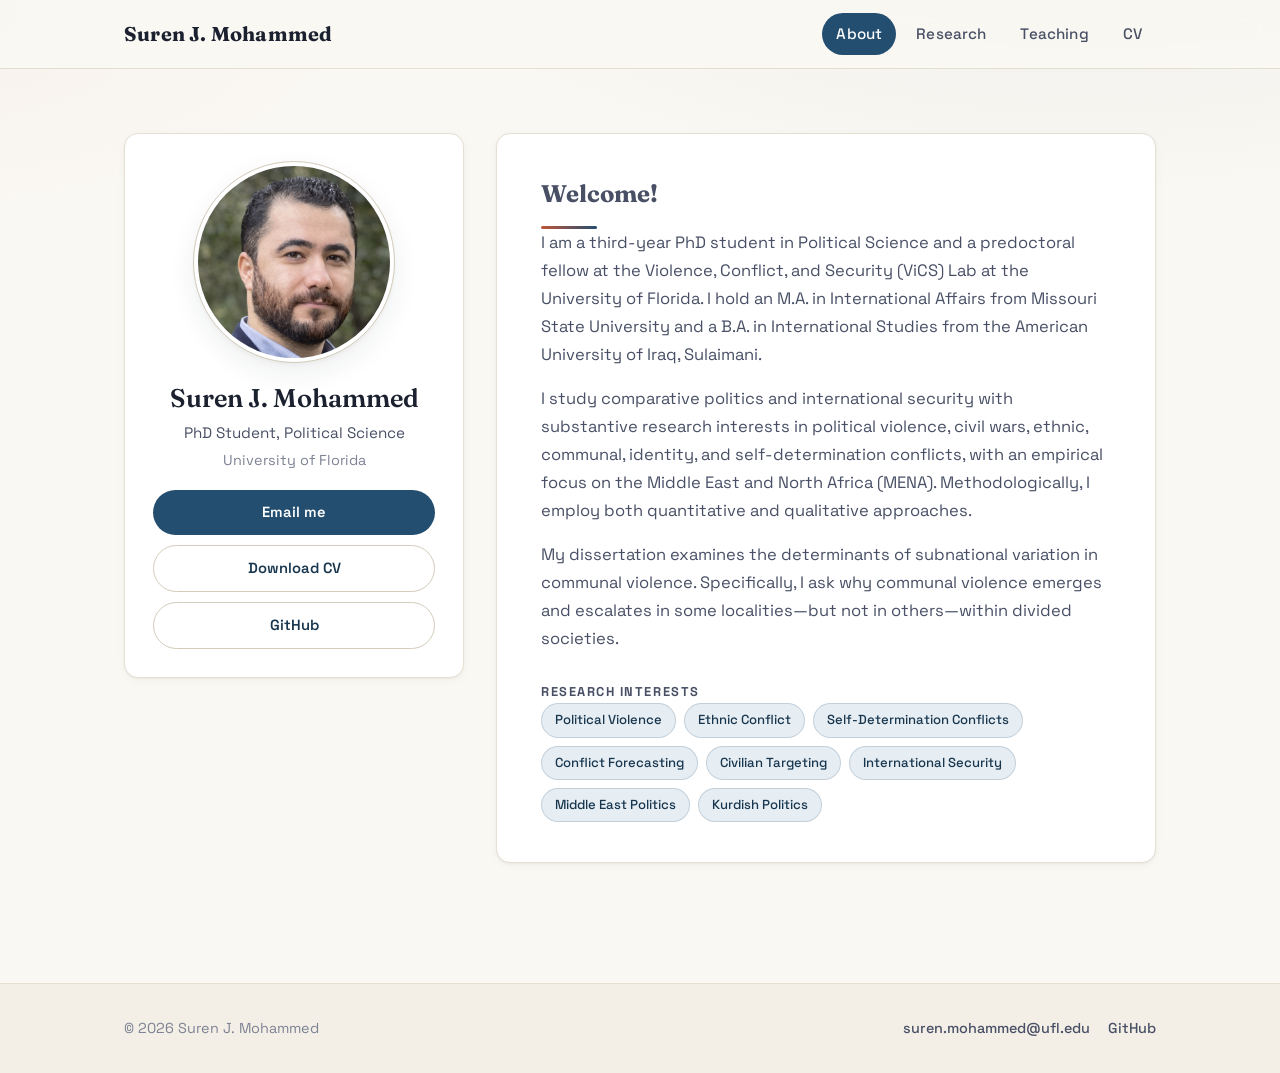
==== commit 4770184b: "Redesign site and add full content admin editor - New design system in style.css; all pages share on" ====
--- a/index.html
+++ b/index.html
@@ -3,14 +3,20 @@
 <head>
     <meta charset="UTF-8">
     <meta name="viewport" content="width=device-width, initial-scale=1.0">
-    <meta name="description" content="Suren Jamal Mohammed - Computational Social Scientist, PhD Student at University of Florida">
-    <title>Suren Jamal Mohammed | Computational Social Scientist</title>
+    <meta name="description" content="Suren Jamal Mohammed — PhD student in Political Science at the University of Florida studying political violence, communal conflict, and conflict forecasting.">
+    <meta property="og:title" content="Suren J. Mohammed | Political Science, University of Florida">
+    <meta property="og:description" content="PhD student studying political violence, ethnic and communal conflict, and conflict forecasting, with a focus on the Middle East and North Africa.">
+    <meta property="og:type" content="website">
+    <meta property="og:image" content="suren-square.jpg">
+    <title>Suren J. Mohammed | Political Science, University of Florida</title>
+    <link rel="icon" href="favicon.svg" type="image/svg+xml">
     <link rel="stylesheet" href="style.css">
     <link rel="preconnect" href="https://fonts.googleapis.com">
     <link rel="preconnect" href="https://fonts.gstatic.com" crossorigin>
-    <link href="https://fonts.googleapis.com/css2?family=Fraunces:opsz,wght@9..144,400;9..144,600;9..144,700&family=Space+Grotesk:wght@300;400;500;600;700&display=swap" rel="stylesheet">
+    <link href="https://fonts.googleapis.com/css2?family=Fraunces:opsz,wght@9..144,400;9..144,600;9..144,700&amp;family=Space+Grotesk:wght@300;400;500;600;700&amp;display=swap" rel="stylesheet">
 </head>
-<body>
+<body data-page="home">
+    <a class="skip-link" href="#main">Skip to content</a>
     <nav class="navbar">
         <div class="nav-container">
             <a href="index.html" class="nav-logo">Suren J. Mohammed</a>
@@ -20,7 +26,7 @@
                 <li><a href="teaching.html" class="nav-link">Teaching</a></li>
                 <li><a href="cv.html" class="nav-link">CV</a></li>
             </ul>
-            <button class="nav-toggle" aria-label="Toggle navigation">
+            <button class="nav-toggle" aria-label="Toggle navigation" aria-expanded="false">
                 <span></span>
                 <span></span>
                 <span></span>
@@ -28,22 +34,23 @@
         </div>
     </nav>
 
-    <main class="main-content">
+    <main class="main-content" id="main">
         <section class="hero">
             <div class="hero-container">
                 <div class="hero-box profile-box reveal delay-1">
-                    <div class="profile-card">
-                        <img src="suren.jpg" alt="Suren J. Mohammed" class="profile-photo">
-                    </div>
-                    <h1>Suren J. Mohammed</h1>
-                    <p class="lead">PhD Student, Political Science, University of Florida</p>
-                    <a class="email-link" href="mailto:suren.mohammed@ufl.edu">suren.mohammed@ufl.edu</a>
+                    <img src="suren-square.jpg" alt="Suren J. Mohammed" class="profile-photo" id="profilePhoto">
+                    <h1 id="profileName">Suren J. Mohammed</h1>
+                    <p class="lead" id="profileRole">PhD Student, Political Science</p>
+                    <p class="lead-org" id="profileOrg">University of Florida</p>
+                    <div class="profile-actions" id="profileActions"></div>
                 </div>
                 <div class="hero-box welcome-box reveal delay-2">
-                    <p class="eyebrow"><strong>Welcome!</strong></p>
-                    <p>I am a third-year Ph.D. student in Political Science and a predoctoral fellow at the Violence, Conflict, and Security Lab at the University of Florida. I also hold an M.A. in International Affairs from the Missouri State University and a B.A. in International Studies from the American University of Iraq, Sulimania.</p>
-                    <p>I study comparative politics and international security with substantive research interests in political violence, civil wars, ethnic, communal, identity, and self-determination conflicts, with an empirical focus on the Middle East and North Africa (MENA). Methodologically, I employ both quantitative and qualitative approaches.</p>
-                    <p>My dissertation examines the determinants of subnational variation in communal violence. Specifically, I ask why communal violence emerges and escalates in some localities—but not in others—within divided societies.</p>
+                    <p class="eyebrow">Welcome!</p>
+                    <div id="bioContainer"></div>
+                    <div id="interestsWrap">
+                        <p class="interests-heading">Research Interests</p>
+                        <div class="chip-row" id="interestChips"></div>
+                    </div>
                 </div>
             </div>
         </section>
@@ -51,19 +58,12 @@
 
     <footer class="footer">
         <div class="container">
-            <p>&copy; 2026 Suren J. Mohammed.</p>
+            <p>&copy; <span id="footerYear">2026</span> <span id="footerName">Suren J. Mohammed</span></p>
+            <div class="footer-links" id="footerLinks"></div>
         </div>
     </footer>
 
-    <script>
-        // Mobile navigation toggle
-        const navToggle = document.querySelector('.nav-toggle');
-        const navMenu = document.querySelector('.nav-menu');
-
-        navToggle.addEventListener('click', () => {
-            navMenu.classList.toggle('active');
-            navToggle.classList.toggle('active');
-        });
-    </script>
+    <script src="site-data.js"></script>
+    <script src="site.js"></script>
 </body>
 </html>
--- a/style.css
+++ b/style.css
@@ -1,33 +1,35 @@
-/* ========================================
-   CSS Variables & Reset
-   ======================================== */
+/* ==========================================================================
+   Suren J. Mohammed — Academic site
+   Fonts: Fraunces (display) + Space Grotesk (body)
+   ========================================================================== */
+
 :root {
-    --color-ink: #101114;
-    --color-ink-soft: #2b2f37;
-    --color-ink-muted: #5b6170;
-    --color-brand: #1f3a3a;
-    --color-accent: #b2592f;
-    --color-accent-soft: rgba(178, 89, 47, 0.14);
-    --color-surface: #f4f1ea;
-    --color-surface-alt: #ffffff;
-    --color-surface-raised: #fbf7ef;
-    --color-border: rgba(16, 17, 20, 0.12);
-    --color-border-strong: rgba(16, 17, 20, 0.2);
-    --shadow-card: 0 18px 40px rgba(17, 19, 26, 0.12);
-    --shadow-soft: 0 10px 24px rgba(17, 19, 26, 0.08);
-    --radius-lg: 20px;
-    --radius-md: 14px;
-    --radius-sm: 10px;
-    --font-sans: 'Space Grotesk', sans-serif;
-    --font-display: 'Fraunces', serif;
-    --max-width: 1100px;
-    --transition: 0.3s ease;
-}
-
-*, *::before, *::after {
-    box-sizing: border-box;
+    --paper: #faf8f3;
+    --surface: #ffffff;
+    --surface-alt: #f3efe6;
+    --ink: #1c2130;
+    --ink-soft: #495066;
+    --muted: #7d8294;
+    --accent: #234e70;
+    --accent-deep: #18374f;
+    --accent-soft: #e6edf3;
+    --highlight: #c0563a;
+    --highlight-soft: #f7e8e2;
+    --border: #e5dfd2;
+    --border-strong: #d4ccba;
+    --shadow-sm: 0 1px 2px rgba(28, 33, 48, 0.05), 0 2px 8px rgba(28, 33, 48, 0.04);
+    --shadow-md: 0 2px 4px rgba(28, 33, 48, 0.05), 0 10px 28px rgba(28, 33, 48, 0.08);
+    --font-display: "Fraunces", Georgia, serif;
+    --font-body: "Space Grotesk", "Helvetica Neue", Arial, sans-serif;
+    --radius: 14px;
+    --radius-sm: 8px;
+    --container: 1080px;
+}
+
+* {
     margin: 0;
     padding: 0;
+    box-sizing: border-box;
 }
 
 html {
@@ -35,17 +37,26 @@
 }
 
 body {
-    font-family: var(--font-sans);
-    font-size: 18px;
+    font-family: var(--font-body);
+    background:
+        radial-gradient(1200px 500px at 85% -10%, rgba(35, 78, 112, 0.07), transparent 60%),
+        radial-gradient(900px 400px at -10% 0%, rgba(192, 86, 58, 0.05), transparent 55%),
+        var(--paper);
+    color: var(--ink);
     line-height: 1.7;
-    color: var(--color-ink);
-    background:
-        radial-gradient(1200px 500px at 8% -10%, rgba(178, 89, 47, 0.24), transparent 60%),
-        radial-gradient(900px 600px at 92% 10%, rgba(31, 58, 58, 0.18), transparent 60%),
-        repeating-linear-gradient(90deg, rgba(17, 19, 26, 0.02) 0 1px, transparent 1px 32px),
-        repeating-linear-gradient(0deg, rgba(17, 19, 26, 0.02) 0 1px, transparent 1px 32px),
-        linear-gradient(180deg, #f7f3ea 0%, #f1eee6 100%);
-    min-height: 100vh;
+    font-size: 16.5px;
+    -webkit-font-smoothing: antialiased;
+}
+
+h1, h2, h3 {
+    font-family: var(--font-display);
+    font-weight: 600;
+    line-height: 1.25;
+    color: var(--ink);
+}
+
+a {
+    color: var(--accent);
 }
 
 img {
@@ -53,1027 +64,1246 @@
     display: block;
 }
 
-/* ========================================
-   Typography
-   ======================================== */
-h1, h2, h3, h4, h5, h6 {
-    font-family: var(--font-display);
-    font-weight: 600;
-    line-height: 1.2;
-    color: var(--color-ink);
-}
-
-h1 {
-    font-size: clamp(2.4rem, 4vw, 3.6rem);
-    margin-bottom: 0.5rem;
-}
-
-h2 {
-    font-size: clamp(1.6rem, 2.4vw, 2.2rem);
-    margin-bottom: 1rem;
-}
-
-h3 {
-    font-size: 1.25rem;
-    margin-bottom: 0.5rem;
-}
-
-p {
-    margin-bottom: 1rem;
-    color: var(--color-ink-soft);
-}
-
-a {
-    color: var(--color-brand);
-    text-decoration: none;
-    transition: color var(--transition);
-}
-
-a:hover {
-    color: var(--color-accent);
-}
-
-/* ========================================
-   Layout
-   ======================================== */
 .container {
-    max-width: var(--max-width);
+    max-width: var(--container);
     margin: 0 auto;
-    padding: 0 2rem;
-}
-
-.main-content {
-    min-height: calc(100vh - 160px);
-}
-
-/* ========================================
+    padding: 0 24px;
+}
+
+.skip-link {
+    position: absolute;
+    left: -9999px;
+    top: 0;
+    background: var(--ink);
+    color: #fff;
+    padding: 10px 16px;
+    border-radius: 0 0 var(--radius-sm) 0;
+    z-index: 200;
+}
+
+.skip-link:focus {
+    left: 0;
+}
+
+/* --------------------------------------------------------------------------
    Navigation
-   ======================================== */
+   -------------------------------------------------------------------------- */
+
 .navbar {
-    background-color: rgba(244, 241, 234, 0.86);
-    border-bottom: 1px solid var(--color-border);
     position: sticky;
     top: 0;
-    z-index: 1000;
+    z-index: 100;
+    background: rgba(250, 248, 243, 0.85);
     backdrop-filter: blur(12px);
+    -webkit-backdrop-filter: blur(12px);
+    border-bottom: 1px solid var(--border);
 }
 
 .nav-container {
-    max-width: var(--max-width);
+    max-width: var(--container);
     margin: 0 auto;
-    padding: 1.1rem 2rem;
-    display: flex;
+    padding: 0 24px;
+    display: flex;
+    align-items: center;
     justify-content: space-between;
-    align-items: center;
+    height: 68px;
 }
 
 .nav-logo {
-    font-size: 1.2rem;
-    font-weight: 600;
-    color: var(--color-ink);
-    letter-spacing: 0.02em;
+    font-family: var(--font-display);
+    font-size: 1.25rem;
+    font-weight: 700;
+    color: var(--ink);
+    text-decoration: none;
+    letter-spacing: 0.01em;
 }
 
 .nav-logo:hover {
-    color: var(--color-brand);
+    color: var(--accent);
 }
 
 .nav-menu {
     display: flex;
+    align-items: center;
+    gap: 6px;
     list-style: none;
-    gap: 1.5rem;
 }
 
 .nav-link {
+    display: inline-block;
+    padding: 8px 14px;
+    border-radius: 999px;
+    color: var(--ink-soft);
+    text-decoration: none;
+    font-size: 0.95rem;
     font-weight: 500;
-    color: var(--color-ink-soft);
-    padding: 0.35rem 0;
-    position: relative;
-}
-
-.nav-link::after {
-    content: '';
-    position: absolute;
-    bottom: 0;
-    left: 0;
-    width: 0;
-    height: 2px;
-    background-color: var(--color-brand);
-    transition: width var(--transition);
-}
-
-.nav-link:hover::after,
-.nav-link.active::after {
-    width: 100%;
+    letter-spacing: 0.01em;
+    transition: color 0.18s ease, background-color 0.18s ease;
+}
+
+.nav-link:hover {
+    color: var(--accent-deep);
+    background: var(--accent-soft);
 }
 
 .nav-link.active {
-    color: var(--color-ink);
+    color: #fff;
+    background: var(--accent);
 }
 
 .nav-toggle {
     display: none;
     flex-direction: column;
+    justify-content: center;
     gap: 5px;
+    width: 42px;
+    height: 42px;
+    background: none;
+    border: 1px solid var(--border-strong);
+    border-radius: var(--radius-sm);
+    cursor: pointer;
+    padding: 9px;
+}
+
+.nav-toggle span {
+    display: block;
+    height: 2px;
+    width: 100%;
+    background: var(--ink);
+    border-radius: 2px;
+    transition: transform 0.25s ease, opacity 0.25s ease;
+}
+
+.nav-toggle.active span:nth-child(1) {
+    transform: translateY(7px) rotate(45deg);
+}
+
+.nav-toggle.active span:nth-child(2) {
+    opacity: 0;
+}
+
+.nav-toggle.active span:nth-child(3) {
+    transform: translateY(-7px) rotate(-45deg);
+}
+
+/* --------------------------------------------------------------------------
+   Draft preview banner
+   -------------------------------------------------------------------------- */
+
+.preview-banner {
+    background: var(--highlight);
+    color: #fff;
+    text-align: center;
+    padding: 9px 16px;
+    font-size: 0.9rem;
+}
+
+.preview-banner a {
+    color: #fff;
+    font-weight: 600;
+}
+
+/* --------------------------------------------------------------------------
+   Hero (home page)
+   -------------------------------------------------------------------------- */
+
+.main-content {
+    min-height: 60vh;
+}
+
+.hero {
+    padding: 64px 0 72px;
+}
+
+.hero-container {
+    max-width: var(--container);
+    margin: 0 auto;
+    padding: 0 24px;
+    display: grid;
+    grid-template-columns: 340px 1fr;
+    gap: 32px;
+    align-items: start;
+}
+
+.hero-box {
+    background: var(--surface);
+    border: 1px solid var(--border);
+    border-radius: var(--radius);
+    box-shadow: var(--shadow-sm);
+}
+
+.profile-box {
+    padding: 28px;
+    text-align: center;
+    position: sticky;
+    top: 92px;
+}
+
+.profile-photo {
+    width: 200px;
+    height: 200px;
+    object-fit: cover;
+    border-radius: 50%;
+    margin: 0 auto 20px;
+    border: 4px solid var(--surface);
+    outline: 1px solid var(--border-strong);
+    box-shadow: var(--shadow-md);
+}
+
+.profile-box h1 {
+    font-size: 1.6rem;
+    margin-bottom: 6px;
+}
+
+.profile-box .lead {
+    color: var(--ink-soft);
+    font-size: 0.95rem;
+    margin-bottom: 2px;
+}
+
+.profile-box .lead-org {
+    color: var(--muted);
+    font-size: 0.9rem;
+    margin-bottom: 18px;
+}
+
+.profile-actions {
+    display: flex;
+    flex-direction: column;
+    gap: 10px;
+    margin-top: 18px;
+}
+
+.profile-btn {
+    display: inline-flex;
+    align-items: center;
+    justify-content: center;
+    gap: 8px;
+    padding: 10px 16px;
+    border-radius: 999px;
+    font-size: 0.92rem;
+    font-weight: 600;
+    text-decoration: none;
+    transition: transform 0.15s ease, box-shadow 0.15s ease, background-color 0.15s ease;
+}
+
+.profile-btn.primary {
+    background: var(--accent);
+    color: #fff;
+}
+
+.profile-btn.primary:hover {
+    background: var(--accent-deep);
+    transform: translateY(-1px);
+}
+
+.profile-btn.secondary {
+    background: var(--surface);
+    color: var(--accent-deep);
+    border: 1px solid var(--border-strong);
+}
+
+.profile-btn.secondary:hover {
+    background: var(--accent-soft);
+    transform: translateY(-1px);
+}
+
+.welcome-box {
+    padding: 40px 44px;
+}
+
+.eyebrow {
+    font-family: var(--font-display);
+    font-size: 1.5rem;
+    font-weight: 700;
+    margin-bottom: 16px;
+    position: relative;
+    padding-bottom: 14px;
+}
+
+.eyebrow::after {
+    content: "";
+    position: absolute;
+    left: 0;
+    bottom: 0;
+    width: 56px;
+    height: 3px;
+    border-radius: 3px;
+    background: linear-gradient(90deg, var(--highlight), var(--accent));
+}
+
+.welcome-box p {
+    margin-bottom: 16px;
+    color: var(--ink-soft);
+}
+
+.welcome-box p:last-of-type {
+    margin-bottom: 0;
+}
+
+.interests-heading {
+    font-size: 0.8rem;
+    font-weight: 700;
+    text-transform: uppercase;
+    letter-spacing: 0.12em;
+    color: var(--muted);
+    margin: 28px 0 12px;
+}
+
+.chip-row {
+    display: flex;
+    flex-wrap: wrap;
+    gap: 8px;
+}
+
+.chip {
+    display: inline-block;
+    padding: 5px 13px;
+    border-radius: 999px;
+    background: var(--accent-soft);
+    color: var(--accent-deep);
+    border: 1px solid rgba(35, 78, 112, 0.18);
+    font-size: 0.82rem;
+    font-weight: 500;
+}
+
+/* --------------------------------------------------------------------------
+   Page header (inner pages)
+   -------------------------------------------------------------------------- */
+
+.page-header {
+    padding: 60px 0 36px;
+}
+
+.page-header h1 {
+    font-size: clamp(2rem, 5vw, 2.8rem);
+    position: relative;
+    display: inline-block;
+    padding-bottom: 14px;
+}
+
+.page-header h1::after {
+    content: "";
+    position: absolute;
+    left: 0;
+    bottom: 0;
+    width: 64px;
+    height: 3px;
+    border-radius: 3px;
+    background: linear-gradient(90deg, var(--highlight), var(--accent));
+}
+
+.page-header .page-intro {
+    margin-top: 16px;
+    max-width: 720px;
+    color: var(--ink-soft);
+}
+
+.header-row {
+    display: flex;
+    align-items: flex-end;
+    justify-content: space-between;
+    gap: 20px;
+    flex-wrap: wrap;
+}
+
+.download-btn {
+    display: inline-flex;
+    align-items: center;
+    gap: 9px;
+    padding: 11px 20px;
+    border-radius: 999px;
+    background: var(--accent);
+    color: #fff;
+    text-decoration: none;
+    font-weight: 600;
+    font-size: 0.95rem;
+    transition: background-color 0.15s ease, transform 0.15s ease;
+}
+
+.download-btn:hover {
+    background: var(--accent-deep);
+    transform: translateY(-1px);
+}
+
+/* --------------------------------------------------------------------------
+   Research page
+   -------------------------------------------------------------------------- */
+
+.research-section {
+    padding: 40px 0;
+}
+
+.research-section.alt-bg {
+    background: var(--surface-alt);
+    border-top: 1px solid var(--border);
+    border-bottom: 1px solid var(--border);
+}
+
+.research-section h2 {
+    font-size: 1.55rem;
+    margin-bottom: 24px;
+    display: flex;
+    align-items: baseline;
+    gap: 14px;
+}
+
+.section-count {
+    font-family: var(--font-body);
+    font-size: 0.85rem;
+    font-weight: 600;
+    color: var(--muted);
+}
+
+.publication {
+    background: var(--surface);
+    border: 1px solid var(--border);
+    border-left: 4px solid var(--accent);
+    border-radius: var(--radius-sm);
+    padding: 24px 28px;
+    margin-bottom: 18px;
+    box-shadow: var(--shadow-sm);
+    transition: box-shadow 0.2s ease, transform 0.2s ease;
+}
+
+.publication:hover {
+    box-shadow: var(--shadow-md);
+    transform: translateY(-2px);
+}
+
+.publication:last-child {
+    margin-bottom: 0;
+}
+
+.pub-title {
+    font-family: var(--font-body);
+    font-size: 1.05rem;
+    font-weight: 600;
+    line-height: 1.55;
+    margin-bottom: 10px;
+}
+
+.pub-status {
+    display: inline-block;
+    background: var(--highlight-soft);
+    color: var(--highlight);
+    border: 1px solid rgba(192, 86, 58, 0.25);
+    border-radius: 999px;
+    padding: 3px 12px;
+    font-size: 0.78rem;
+    font-weight: 600;
+    margin-bottom: 12px;
+}
+
+.committee {
+    font-size: 0.92rem;
+    color: var(--ink-soft);
+    margin-bottom: 10px;
+}
+
+.pub-abstract {
+    margin-top: 6px;
+}
+
+.pub-abstract summary {
+    cursor: pointer;
+    font-size: 0.88rem;
+    font-weight: 600;
+    color: var(--accent);
+    list-style: none;
+    display: inline-flex;
+    align-items: center;
+    gap: 6px;
+    user-select: none;
+}
+
+.pub-abstract summary::-webkit-details-marker {
+    display: none;
+}
+
+.pub-abstract summary::before {
+    content: "+";
+    display: inline-flex;
+    align-items: center;
+    justify-content: center;
+    width: 18px;
+    height: 18px;
+    border-radius: 50%;
+    background: var(--accent-soft);
+    font-size: 0.85rem;
+    line-height: 1;
+    transition: transform 0.2s ease;
+}
+
+.pub-abstract[open] summary::before {
+    content: "–";
+}
+
+.pub-abstract p {
+    margin-top: 12px;
+    font-size: 0.94rem;
+    color: var(--ink-soft);
+    border-top: 1px dashed var(--border);
+    padding-top: 12px;
+}
+
+.pub-links {
+    margin-top: 14px;
+    display: flex;
+    flex-wrap: wrap;
+    gap: 10px;
+}
+
+.pub-link {
+    display: inline-flex;
+    align-items: center;
+    gap: 6px;
+    font-size: 0.86rem;
+    font-weight: 600;
+    text-decoration: none;
+    color: var(--accent-deep);
+    background: var(--accent-soft);
+    border: 1px solid rgba(35, 78, 112, 0.2);
+    border-radius: 999px;
+    padding: 5px 14px;
+    transition: background-color 0.15s ease;
+}
+
+.pub-link:hover {
+    background: #d8e4ee;
+}
+
+.pub-link::after {
+    content: "↗";
+    font-size: 0.8rem;
+}
+
+/* --------------------------------------------------------------------------
+   Teaching page
+   -------------------------------------------------------------------------- */
+
+.teaching-section {
+    padding: 16px 0 64px;
+}
+
+.teaching-intro {
+    max-width: 720px;
+    color: var(--ink-soft);
+    margin-bottom: 36px;
+}
+
+.teaching-entry {
+    background: var(--surface);
+    border: 1px solid var(--border);
+    border-radius: var(--radius);
+    padding: 26px 30px;
+    margin-bottom: 18px;
+    box-shadow: var(--shadow-sm);
+    display: grid;
+    grid-template-columns: 1fr auto;
+    gap: 8px 24px;
+    align-items: start;
+    transition: box-shadow 0.2s ease, transform 0.2s ease;
+}
+
+.teaching-entry:hover {
+    box-shadow: var(--shadow-md);
+    transform: translateY(-2px);
+}
+
+.teaching-role {
+    font-family: var(--font-display);
+    font-size: 1.2rem;
+    font-weight: 600;
+}
+
+.teaching-org {
+    color: var(--ink-soft);
+    font-size: 0.95rem;
+    grid-column: 1;
+}
+
+.teaching-period {
+    grid-row: 1;
+    grid-column: 2;
+    white-space: nowrap;
+    font-size: 0.85rem;
+    font-weight: 600;
+    color: var(--accent-deep);
+    background: var(--accent-soft);
+    border-radius: 999px;
+    padding: 4px 14px;
+}
+
+.teaching-desc {
+    grid-column: 1 / -1;
+    color: var(--ink-soft);
+    font-size: 0.95rem;
+    margin-top: 4px;
+}
+
+.teaching-courses {
+    grid-column: 1 / -1;
+    display: flex;
+    flex-wrap: wrap;
+    gap: 8px;
+    margin-top: 8px;
+}
+
+/* --------------------------------------------------------------------------
+   CV page
+   -------------------------------------------------------------------------- */
+
+.cv-wrap {
+    padding: 8px 0 72px;
+}
+
+.cv-sheet {
+    background: var(--surface);
+    border: 1px solid var(--border);
+    border-radius: var(--radius);
+    box-shadow: var(--shadow-sm);
+    padding: 48px 56px;
+}
+
+.cv-section {
+    margin-bottom: 36px;
+}
+
+.cv-section:last-child {
+    margin-bottom: 0;
+}
+
+.cv-section h2 {
+    font-size: 1.2rem;
+    color: var(--accent-deep);
+    text-transform: uppercase;
+    letter-spacing: 0.08em;
+    font-family: var(--font-body);
+    font-weight: 700;
+    border-bottom: 2px solid var(--border);
+    padding-bottom: 8px;
+    margin-bottom: 18px;
+}
+
+.cv-entry {
+    margin-bottom: 16px;
+}
+
+.cv-entry:last-child {
+    margin-bottom: 0;
+}
+
+.cv-entry-head {
+    display: flex;
+    justify-content: space-between;
+    align-items: baseline;
+    gap: 20px;
+}
+
+.cv-entry-title {
+    font-weight: 600;
+    font-size: 1rem;
+}
+
+.cv-entry-date {
+    white-space: nowrap;
+    font-size: 0.85rem;
+    font-weight: 600;
+    color: var(--muted);
+}
+
+.cv-entry-detail {
+    color: var(--ink-soft);
+    font-size: 0.94rem;
+}
+
+.cv-entry ul {
+    margin: 8px 0 0 20px;
+    color: var(--ink-soft);
+    font-size: 0.92rem;
+}
+
+.cv-entry ul li {
+    margin-bottom: 4px;
+}
+
+/* --------------------------------------------------------------------------
+   Footer
+   -------------------------------------------------------------------------- */
+
+.footer {
+    border-top: 1px solid var(--border);
+    background: var(--surface-alt);
+    padding: 32px 0;
+    margin-top: 48px;
+}
+
+.footer .container {
+    display: flex;
+    align-items: center;
+    justify-content: space-between;
+    gap: 16px;
+    flex-wrap: wrap;
+}
+
+.footer p {
+    color: var(--muted);
+    font-size: 0.9rem;
+}
+
+.footer-links {
+    display: flex;
+    gap: 18px;
+}
+
+.footer-links a {
+    color: var(--ink-soft);
+    font-size: 0.9rem;
+    text-decoration: none;
+    font-weight: 500;
+}
+
+.footer-links a:hover {
+    color: var(--accent);
+}
+
+/* --------------------------------------------------------------------------
+   Reveal animation
+   -------------------------------------------------------------------------- */
+
+.reveal {
+    opacity: 0;
+    transform: translateY(16px);
+    transition: opacity 0.6s ease, transform 0.6s ease;
+}
+
+.reveal.visible {
+    opacity: 1;
+    transform: none;
+}
+
+.delay-1 { transition-delay: 0.05s; }
+.delay-2 { transition-delay: 0.15s; }
+.delay-3 { transition-delay: 0.25s; }
+
+@media (prefers-reduced-motion: reduce) {
+    html {
+        scroll-behavior: auto;
+    }
+    .reveal {
+        opacity: 1;
+        transform: none;
+        transition: none;
+    }
+    .publication:hover,
+    .teaching-entry:hover,
+    .profile-btn:hover,
+    .download-btn:hover {
+        transform: none;
+    }
+}
+
+/* --------------------------------------------------------------------------
+   Admin
+   -------------------------------------------------------------------------- */
+
+.admin-body {
+    background: #f1eee7;
+}
+
+.admin-header {
+    padding: 40px 0 8px;
+}
+
+.admin-header h1 {
+    font-size: 2rem;
+}
+
+.admin-header .page-intro {
+    color: var(--ink-soft);
+    margin-top: 8px;
+    max-width: 760px;
+}
+
+.admin-toolbar {
+    display: flex;
+    align-items: center;
+    gap: 10px;
+    flex-wrap: wrap;
+    margin: 20px 0 0;
+}
+
+.admin-tabs {
+    display: flex;
+    gap: 6px;
+    flex-wrap: wrap;
+    margin: 28px 0 0;
+    border-bottom: 2px solid var(--border-strong);
+    padding-bottom: 0;
+}
+
+.admin-tab {
     background: none;
     border: none;
+    font-family: var(--font-body);
+    font-size: 0.95rem;
+    font-weight: 600;
+    color: var(--ink-soft);
+    padding: 10px 18px;
     cursor: pointer;
-    padding: 5px;
-}
-
-.nav-toggle span {
-    width: 25px;
-    height: 2px;
-    background-color: var(--color-ink);
-    transition: var(--transition);
-}
-
-/* ========================================
-   Hero Section
-   ======================================== */
-.hero {
-    padding: 5rem 0 3rem;
-}
-
-.hero-container {
-    max-width: var(--max-width);
-    margin: 0 auto;
-    padding: 0 2rem;
-    display: grid;
-    grid-template-columns: repeat(2, minmax(0, 1fr));
-    gap: 2rem;
-    align-items: stretch;
-}
-
-.hero-box {
-    padding: 2.5rem;
-    background: var(--color-surface-alt);
-    border: 1px solid var(--color-border);
-    border-radius: var(--radius-lg);
-    box-shadow: var(--shadow-card);
-    display: flex;
-    flex-direction: column;
-    gap: 1rem;
-    justify-content: center;
-    min-height: 100%;
-}
-
-.info-box {
-    align-items: flex-start;
-}
-
-.info-box .contact-links {
-    flex-direction: column;
-    align-items: stretch;
-}
-
-.info-box .contact-item {
-    width: 100%;
-    justify-content: flex-start;
-}
-
-.profile-box {
-    text-align: center;
-    align-items: center;
-}
-
-.profile-box h1 {
-    margin-top: 1rem;
-}
-
-.profile-box .lead {
-    margin-bottom: 0;
-}
-
-.email-link {
-    font-size: 0.95rem;
-    font-weight: 500;
-    color: var(--color-ink-soft);
-    margin-top: 0.35rem;
-}
-
-.email-link:hover {
-    color: var(--color-brand);
-}
-
-.welcome-box {
-    align-items: flex-start;
-}
-
-.eyebrow {
-    font-size: 0.75rem;
-    letter-spacing: 0.2em;
-    text-transform: uppercase;
-    color: var(--color-ink-muted);
-}
-
-.eyebrow strong {
-    font-weight: 700;
-    color: var(--color-ink);
-}
-
-.lead {
-    font-size: 1.1rem;
-    font-weight: 500;
-    color: var(--color-ink);
-}
-
-.affiliation {
-    color: var(--color-ink-muted);
-    margin-bottom: 0.8rem;
-}
-
-.cta-row {
-    display: flex;
-    flex-wrap: wrap;
-    gap: 0.9rem;
-    margin: 0.5rem 0 1.1rem;
-}
-
-.btn {
-    display: inline-flex;
-    align-items: center;
-    justify-content: center;
-    padding: 0.65rem 1.4rem;
-    border-radius: 999px;
-    font-weight: 600;
-    border: 1px solid transparent;
-    transition: transform var(--transition), box-shadow var(--transition), background-color var(--transition), color var(--transition);
-}
-
-.btn.primary {
-    background-color: var(--color-brand);
-    color: #ffffff;
-    box-shadow: 0 12px 20px rgba(31, 58, 58, 0.25);
-}
-
-.btn.primary:hover {
-    transform: translateY(-2px);
-    background-color: #162f2f;
-    color: #ffffff;
-}
-
-.btn.ghost {
-    background-color: var(--color-surface);
-    border-color: var(--color-border-strong);
-    color: var(--color-ink);
-}
-
-.btn.ghost:hover {
-    transform: translateY(-2px);
-    border-color: var(--color-brand);
-    color: var(--color-brand);
-}
-
-.contact-links {
-    display: flex;
-    flex-wrap: wrap;
-    gap: 0.75rem;
-}
-
-.contact-item {
-    display: inline-flex;
-    align-items: center;
-    gap: 0.5rem;
-    color: var(--color-ink-soft);
-    font-size: 0.95rem;
-    padding: 0.5rem 0.9rem;
-    background-color: var(--color-surface);
-    border-radius: 999px;
-    border: 1px solid var(--color-border);
-    transition: transform var(--transition), border-color var(--transition), color var(--transition);
-}
-
-.contact-item:hover {
-    border-color: var(--color-brand);
-    color: var(--color-brand);
-    transform: translateY(-1px);
-}
-
-.contact-item svg {
-    flex-shrink: 0;
-}
-
-.hero-visual {
-    display: flex;
-    flex-direction: column;
-    gap: 1.3rem;
-}
-
-.profile-card {
-    padding: 1rem;
-    width: 100%;
-    max-width: 300px;
-    margin: 0 auto;
-    background: linear-gradient(155deg, rgba(31, 58, 58, 0.14), rgba(178, 89, 47, 0.08));
-    border-radius: var(--radius-lg);
-    border: 1px solid var(--color-border);
-    box-shadow: var(--shadow-soft);
-}
-
-.profile-photo {
-    width: 100%;
-    aspect-ratio: 3 / 4;
-    object-fit: cover;
-    object-position: center top;
-    border-radius: var(--radius-md);
-}
-
-.profile-caption {
-    margin-top: 0.75rem;
-    font-size: 0.7rem;
-    letter-spacing: 0.2em;
-    text-transform: uppercase;
-    color: var(--color-ink-muted);
-}
-
-.focus-grid {
-    display: grid;
-    gap: 1rem;
-}
-
-.focus-card {
-    padding: 1rem;
-    background: var(--color-surface);
-    border-radius: var(--radius-md);
-    border: 1px solid var(--color-border);
-}
-
-.focus-card h3 {
-    font-family: var(--font-sans);
-    font-size: 0.85rem;
-    text-transform: uppercase;
-    letter-spacing: 0.16em;
-    color: var(--color-ink-muted);
-    margin-bottom: 0.75rem;
-}
-
-.tag-list {
-    list-style: none;
-    display: flex;
-    flex-wrap: wrap;
-    gap: 0.5rem;
-}
-
-.tag-list li {
-    padding: 0.35rem 0.75rem;
-    border-radius: 999px;
-    background: var(--color-accent-soft);
-    border: 1px solid rgba(178, 89, 47, 0.2);
-    font-size: 0.85rem;
-    color: var(--color-ink);
-}
-
-.project-note {
-    padding: 1rem 1.1rem;
-    background: var(--color-surface-raised);
-    border-radius: var(--radius-md);
-    border: 1px solid var(--color-border);
-}
-
-.project-note span {
+    border-radius: var(--radius-sm) var(--radius-sm) 0 0;
+    border-bottom: 3px solid transparent;
+    margin-bottom: -2px;
+}
+
+.admin-tab:hover {
+    color: var(--accent-deep);
+    background: rgba(35, 78, 112, 0.06);
+}
+
+.admin-tab.active {
+    color: var(--accent-deep);
+    border-bottom-color: var(--highlight);
+    background: rgba(35, 78, 112, 0.06);
+}
+
+.admin-panel-wrap {
+    padding: 28px 0 80px;
+}
+
+.tab-panel {
+    display: none;
+}
+
+.tab-panel.active {
     display: block;
-    font-size: 0.7rem;
-    letter-spacing: 0.18em;
-    text-transform: uppercase;
-    color: var(--color-ink-muted);
-    margin-bottom: 0.4rem;
-}
-
-.project-note p {
-    margin-bottom: 0;
-}
-
-/* ========================================
-   About Section
-   ======================================== */
-.about {
-    padding: 3.5rem 0;
-}
-
-.about-grid {
-    display: grid;
-    grid-template-columns: minmax(0, 1.1fr) minmax(0, 0.9fr);
-    gap: 2rem;
-}
-
-.about-card {
-    color: var(--color-ink-soft);
-    padding: 2.25rem;
-    background: var(--color-surface-alt);
-    border: 1px solid var(--color-border);
-    border-radius: var(--radius-lg);
-    box-shadow: var(--shadow-soft);
-}
-
-.about-card h2 {
-    margin: 0 0 0.75rem 0;
-}
-
-.about-card p:last-child {
-    margin-bottom: 0;
-}
-
-.about-panel {
-    padding: 2rem;
-    background: var(--color-surface);
-    border: 1px solid var(--color-border);
-    border-radius: var(--radius-lg);
-    box-shadow: var(--shadow-soft);
-}
-
-.about-panel h3 {
-    font-family: var(--font-sans);
-    font-size: 0.85rem;
-    letter-spacing: 0.18em;
-    text-transform: uppercase;
-    color: var(--color-ink-muted);
-    margin-bottom: 1rem;
-}
-
-.meta-list {
-    list-style: none;
-    display: grid;
-    gap: 0.85rem;
-    margin-bottom: 1.5rem;
-}
-
-.meta-list li {
-    display: grid;
-    grid-template-columns: 90px 1fr;
-    gap: 0.75rem;
-    font-size: 0.95rem;
-    color: var(--color-ink-soft);
-}
-
-.meta-list li span:first-child {
-    font-weight: 600;
-    text-transform: uppercase;
-    letter-spacing: 0.08em;
-    font-size: 0.68rem;
-    color: var(--color-ink);
-}
-
-.panel-note {
-    padding: 1rem;
-    background: var(--color-surface-alt);
-    border-radius: var(--radius-md);
-    border: 1px solid var(--color-border);
-}
-
-.panel-note h4 {
-    font-size: 1.1rem;
-    margin-bottom: 0.5rem;
-}
-
-.panel-note p {
-    margin-bottom: 0;
-}
-
-/* ========================================
-   Explore Section
-   ======================================== */
-.explore {
-    padding: 3.5rem 0 4.2rem;
-}
-
-.card-grid {
-    display: grid;
-    grid-template-columns: repeat(3, minmax(0, 1fr));
-    gap: 1.5rem;
-}
-
-.feature-card {
-    padding: 1.8rem;
-    border-radius: var(--radius-lg);
-    background: var(--color-surface-alt);
-    border: 1px solid var(--color-border);
-    box-shadow: var(--shadow-soft);
-    display: flex;
-    flex-direction: column;
-    gap: 0.8rem;
-    color: inherit;
-    transition: transform var(--transition), box-shadow var(--transition), border-color var(--transition);
-}
-
-.feature-card:hover {
-    transform: translateY(-4px);
-    border-color: rgba(31, 58, 58, 0.4);
-    box-shadow: var(--shadow-card);
-}
-
-.feature-kicker {
-    font-size: 0.7rem;
-    letter-spacing: 0.2em;
-    text-transform: uppercase;
-    color: var(--color-ink-muted);
-}
-
-.feature-card h3 {
-    font-size: 1.35rem;
-    margin-bottom: 0;
-}
-
-.feature-link {
-    font-weight: 600;
-    color: var(--color-brand);
-}
-
-/* ========================================
-   Page Header
-   ======================================== */
-.page-header {
-    padding: 3rem 0 2rem;
-    background: linear-gradient(120deg, rgba(31, 58, 58, 0.12), rgba(244, 241, 234, 0.6));
-    border-bottom: 1px solid var(--color-border);
-}
-
-.page-header h1 {
-    margin-bottom: 0.5rem;
-}
-
-.page-intro {
-    font-size: 1.1rem;
-    color: var(--color-ink-soft);
-    max-width: 800px;
-}
-
-.download-btn {
-    display: inline-flex;
-    align-items: center;
-    gap: 0.5rem;
-    margin-top: 1rem;
-    padding: 0.65rem 1.5rem;
-    background-color: var(--color-brand);
-    color: #ffffff;
-    border-radius: 999px;
-    font-weight: 600;
-    transition: transform var(--transition), background-color var(--transition);
-}
-
-.download-btn:hover {
-    background-color: #162f2f;
-    color: #ffffff;
-    transform: translateY(-2px);
-}
-
-/* ========================================
-   Research Section
-   ======================================== */
-.research-section {
-    padding: 2.5rem 0;
-}
-
-.research-section.alt-bg {
-    background-color: rgba(255, 255, 255, 0.6);
-}
-
-.publication {
-    margin-bottom: 2rem;
-    padding: 1.6rem;
-    border: 1px solid var(--color-border);
-    border-radius: var(--radius-md);
-    background: var(--color-surface-alt);
-    box-shadow: var(--shadow-soft);
-}
-
-.publication:last-child {
-    margin-bottom: 0;
-}
-
-.pub-journal {
-    color: var(--color-ink-muted);
-    margin-bottom: 0.9rem;
-}
-
-.pub-status {
-    display: inline-block;
-    padding: 0.25rem 0.75rem;
-    background-color: var(--color-brand);
-    color: #ffffff;
-    font-size: 0.8rem;
-    border-radius: 999px;
-    margin-bottom: 0.75rem;
-}
-
-.pub-abstract {
-    font-size: 1rem;
-    color: var(--color-ink-soft);
-    line-height: 1.6;
-}
-
-.pub-links {
-    margin-top: 1rem;
-    display: flex;
-    gap: 1rem;
-    flex-wrap: wrap;
-}
-
-.pub-link {
-    display: inline-block;
-    padding: 0.5rem 1rem;
-    border: 1px solid var(--color-brand);
-    border-radius: 999px;
-    font-size: 0.9rem;
-    font-weight: 600;
-    transition: var(--transition);
-}
-
-.pub-link:hover {
-    background-color: var(--color-brand);
-    color: #ffffff;
-}
-
-.dissertation-info {
-    padding: 1.5rem;
-    background-color: var(--color-surface);
-    border-radius: var(--radius-md);
-    border: 1px solid var(--color-border);
-}
-
-.dissertation-info h3 {
-    font-size: 1.3rem;
-    margin-bottom: 0.5rem;
-}
-
-.committee {
-    color: var(--color-ink-muted);
-    margin-bottom: 1.5rem;
-}
-
-.diss-abstract {
-    color: var(--color-ink-soft);
-    line-height: 1.6;
-}
-
-/* ========================================
-   CV Section
-   ======================================== */
-.cv-section {
-    padding: 3rem 0;
-}
-
-.cv-section.alt-bg {
-    background-color: rgba(255, 255, 255, 0.6);
-}
-
-.cv-item {
-    margin-bottom: 1.5rem;
-    padding: 1.4rem;
-    border: 1px solid var(--color-border);
-    border-radius: var(--radius-md);
-    background: var(--color-surface-alt);
-    box-shadow: var(--shadow-soft);
-}
-
-.cv-item:last-child {
-    margin-bottom: 0;
-}
-
-.cv-header {
-    display: flex;
-    justify-content: space-between;
-    align-items: flex-start;
-    flex-wrap: wrap;
-    gap: 0.5rem;
-    margin-bottom: 0.25rem;
-}
-
-.cv-header h3 {
-    margin-bottom: 0;
-}
-
-.cv-date {
-    color: var(--color-ink-muted);
-    font-size: 0.9rem;
-    white-space: nowrap;
-}
-
-.cv-institution {
-    color: var(--color-brand);
-    font-weight: 600;
-    margin-bottom: 0.25rem;
-}
-
-.cv-details {
-    color: var(--color-ink-muted);
-    font-size: 0.95rem;
-}
-
-.cv-bullets {
-    margin-top: 0.75rem;
-    padding-left: 1.25rem;
-}
-
-.cv-bullets li {
-    margin-bottom: 0.5rem;
-    color: var(--color-ink-soft);
-    font-size: 0.95rem;
-}
-
-/* Skills Grid */
-.skills-grid {
-    display: grid;
-    grid-template-columns: repeat(auto-fill, minmax(280px, 1fr));
-    gap: 1.5rem;
-}
-
-.skill-category {
-    padding: 1.25rem;
-    background-color: var(--color-surface-alt);
-    border-radius: var(--radius-md);
-    border: 1px solid var(--color-border);
-    box-shadow: var(--shadow-soft);
-}
-
-.skill-category h3 {
-    font-size: 1rem;
-    margin-bottom: 0.5rem;
-    color: var(--color-ink);
-}
-
-.skill-category p {
-    font-size: 0.95rem;
-    color: var(--color-ink-soft);
-    margin-bottom: 0;
-}
-
-/* ========================================
-   Footer
-   ======================================== */
-.footer {
-    padding: 2.5rem 0;
-    background: linear-gradient(135deg, #122a2a, #1f3a3a);
-    color: rgba(255, 255, 255, 0.8);
-    text-align: center;
-}
-
-.footer p {
-    margin-bottom: 0;
-    font-size: 0.9rem;
-}
-
-/* ========================================
-   Admin Page
-   ======================================== */
-.admin-section {
-    padding: 2.5rem 0;
 }
 
 .admin-grid {
     display: grid;
-    grid-template-columns: repeat(auto-fit, minmax(280px, 1fr));
-    gap: 2rem;
+    grid-template-columns: 1.1fr 0.9fr;
+    gap: 24px;
+    align-items: start;
 }
 
 .admin-panel {
-    padding: 1.8rem;
-    background: var(--color-surface-alt);
-    border: 1px solid var(--color-border);
-    border-radius: var(--radius-lg);
-    box-shadow: var(--shadow-soft);
+    background: var(--surface);
+    border: 1px solid var(--border);
+    border-radius: var(--radius);
+    box-shadow: var(--shadow-sm);
+    padding: 26px 28px;
+    margin-bottom: 24px;
 }
 
 .admin-panel h2 {
-    margin-bottom: 1rem;
+    font-size: 1.25rem;
+    margin-bottom: 18px;
+}
+
+.admin-panel h3 {
+    font-size: 1rem;
+    font-family: var(--font-body);
+    font-weight: 700;
+    margin: 22px 0 10px;
+}
+
+.admin-hint {
+    font-size: 0.88rem;
+    color: var(--muted);
+    margin-bottom: 16px;
 }
 
 .admin-form {
+    display: flex;
+    flex-direction: column;
+    gap: 14px;
+}
+
+.admin-form label,
+.field label {
+    display: block;
+    font-size: 0.82rem;
+    font-weight: 700;
+    text-transform: uppercase;
+    letter-spacing: 0.06em;
+    color: var(--ink-soft);
+    margin-bottom: 5px;
+}
+
+.admin-form input[type="text"],
+.admin-form input[type="password"],
+.admin-form input[type="email"],
+.admin-form select,
+.admin-form textarea,
+.field input[type="text"],
+.field input[type="password"],
+.field input[type="email"],
+.field textarea,
+.field select {
+    width: 100%;
+    font-family: var(--font-body);
+    font-size: 0.95rem;
+    color: var(--ink);
+    background: var(--paper);
+    border: 1px solid var(--border-strong);
+    border-radius: var(--radius-sm);
+    padding: 10px 12px;
+    transition: border-color 0.15s ease, box-shadow 0.15s ease;
+}
+
+.admin-form textarea,
+.field textarea {
+    min-height: 110px;
+    resize: vertical;
+    line-height: 1.6;
+}
+
+.admin-form input:focus,
+.admin-form select:focus,
+.admin-form textarea:focus,
+.field input:focus,
+.field textarea:focus,
+.field select:focus {
+    outline: none;
+    border-color: var(--accent);
+    box-shadow: 0 0 0 3px rgba(35, 78, 112, 0.15);
+}
+
+.field {
+    margin-bottom: 14px;
+}
+
+.field-row {
     display: grid;
-    gap: 1rem;
-}
-
-.admin-form label {
-    display: block;
-    font-size: 0.78rem;
-    letter-spacing: 0.1em;
-    text-transform: uppercase;
-    color: var(--color-ink-muted);
-    margin-bottom: 0.35rem;
-}
-
-.admin-form input[type=\"text\"],
-.admin-form input[type=\"email\"],
-.admin-form textarea,
-.admin-form select {
-    width: 100%;
-    padding: 0.6rem 0.75rem;
-    border-radius: var(--radius-sm);
-    border: 1px solid var(--color-border);
-    font-family: var(--font-sans);
-    font-size: 0.95rem;
-    background: var(--color-surface);
-    color: var(--color-ink);
-}
-
-.admin-form textarea {
-    min-height: 120px;
-    resize: vertical;
+    grid-template-columns: 1fr 1fr;
+    gap: 14px;
+}
+
+.checkbox-row {
+    display: flex;
+    align-items: center;
+    gap: 8px;
+    font-size: 0.9rem;
+    color: var(--ink-soft);
+}
+
+.checkbox-row input {
+    width: 16px;
+    height: 16px;
+    accent-color: var(--accent);
+}
+
+.checkbox-row label {
+    margin: 0;
+    text-transform: none;
+    letter-spacing: 0;
+    font-weight: 500;
+    font-size: 0.9rem;
 }
 
 .admin-button {
-    padding: 0.65rem 1.4rem;
+    display: inline-flex;
+    align-items: center;
+    justify-content: center;
+    gap: 8px;
+    font-family: var(--font-body);
+    font-size: 0.92rem;
+    font-weight: 600;
+    color: #fff;
+    background: var(--accent);
+    border: 1px solid var(--accent);
     border-radius: 999px;
-    font-weight: 600;
-    border: 1px solid transparent;
-    background-color: var(--color-brand);
-    color: #ffffff;
+    padding: 10px 20px;
     cursor: pointer;
-    transition: transform var(--transition), background-color var(--transition), color var(--transition);
+    transition: background-color 0.15s ease, transform 0.1s ease;
+    text-decoration: none;
 }
 
 .admin-button:hover {
-    background-color: #162f2f;
-    transform: translateY(-1px);
+    background: var(--accent-deep);
+}
+
+.admin-button:active {
+    transform: scale(0.98);
 }
 
 .admin-button.ghost {
-    background-color: var(--color-surface);
-    border-color: var(--color-border-strong);
-    color: var(--color-ink);
+    background: transparent;
+    color: var(--accent-deep);
+    border-color: var(--border-strong);
 }
 
 .admin-button.ghost:hover {
-    color: var(--color-brand);
-    border-color: var(--color-brand);
-    background-color: var(--color-surface);
-}
-
-.section-card {
-    padding: 1rem;
-    border-radius: var(--radius-md);
-    border: 1px solid var(--color-border);
-    background: var(--color-surface);
-    display: grid;
-    gap: 0.85rem;
-}
-
-.section-header {
-    display: grid;
-    gap: 0.6rem;
-}
-
-.section-title-input {
-    padding: 0.5rem 0.75rem;
-    border-radius: var(--radius-sm);
-    border: 1px solid var(--color-border);
-    font-family: var(--font-sans);
-    font-size: 0.95rem;
-    background: #ffffff;
-}
-
-.checkbox-row {
-    display: flex;
-    align-items: center;
-    gap: 0.5rem;
-    font-size: 0.85rem;
-    color: var(--color-ink-soft);
-}
-
-.item-list {
-    display: grid;
-    gap: 0.6rem;
-}
-
-.item-card {
-    display: flex;
-    justify-content: space-between;
-    gap: 1rem;
-    padding: 0.75rem;
-    border-radius: var(--radius-sm);
-    border: 1px solid var(--color-border);
-    background: #ffffff;
-}
-
-.item-card strong {
-    display: block;
-    font-size: 0.95rem;
-    margin-bottom: 0.2rem;
-}
-
-.item-meta {
-    margin: 0;
-    font-size: 0.85rem;
-    color: var(--color-ink-muted);
-}
-
-.item-actions {
-    display: flex;
-    flex-direction: column;
-    gap: 0.35rem;
-}
-
-.item-empty {
-    margin: 0;
-    color: var(--color-ink-muted);
+    background: var(--accent-soft);
+}
+
+.admin-button.danger {
+    background: transparent;
+    color: #a8341c;
+    border-color: rgba(168, 52, 28, 0.4);
+}
+
+.admin-button.danger:hover {
+    background: #f9e9e4;
+}
+
+.admin-button.highlight {
+    background: var(--highlight);
+    border-color: var(--highlight);
+}
+
+.admin-button.highlight:hover {
+    background: #a8462d;
 }
 
 .admin-link {
     background: none;
     border: none;
-    color: var(--color-brand);
+    color: var(--accent);
+    font-family: var(--font-body);
+    font-size: 0.85rem;
+    font-weight: 600;
     cursor: pointer;
-    font-weight: 600;
-    padding: 0;
-    text-align: left;
+    padding: 4px 8px;
+    border-radius: var(--radius-sm);
+}
+
+.admin-link:hover {
+    background: var(--accent-soft);
 }
 
 .admin-link.danger {
-    color: #a03a2c;
-}
-
-.admin-actions {
-    display: flex;
-    flex-wrap: wrap;
-    gap: 1rem;
-    align-items: center;
-}
-
-.file-input {
+    color: #a8341c;
+}
+
+.admin-link.danger:hover {
+    background: #f9e9e4;
+}
+
+.vis-toggle {
     display: inline-flex;
     align-items: center;
-    padding: 0.6rem 1.2rem;
-    border-radius: 999px;
-    border: 1px solid var(--color-border-strong);
-    background: var(--color-surface);
-    font-weight: 600;
-    cursor: pointer;
-    color: var(--color-ink);
-}
-
-.file-input input {
-    display: none;
+    gap: 6px;
+    color: #1d7a45;
+}
+
+.vis-toggle::before {
+    content: "";
+    width: 8px;
+    height: 8px;
+    border-radius: 50%;
+    background: #2e9e5b;
+    flex-shrink: 0;
+}
+
+.vis-toggle.is-off {
+    color: var(--muted);
+}
+
+.vis-toggle.is-off::before {
+    background: transparent;
+    border: 1.5px solid var(--muted);
+}
+
+/* Sections / items left off the live site read as dimmed in the editor. */
+.section-card.is-hidden > .section-header .section-title-input,
+.entry-card.is-hidden,
+.item-card.is-hidden,
+.admin-panel.is-hidden {
+    opacity: 0.55;
+}
+
+.item-card.is-hidden strong {
+    text-decoration: line-through;
 }
 
 .admin-status {
     font-size: 0.9rem;
-    color: var(--color-ink-muted);
-}
-
-/* ========================================
-   Animations
-   ======================================== */
-.reveal {
+    font-weight: 600;
+    color: var(--accent-deep);
+    min-height: 1.4em;
+}
+
+.admin-status.error {
+    color: #a8341c;
+}
+
+.section-card {
+    border: 1px solid var(--border);
+    border-radius: var(--radius-sm);
+    padding: 16px;
+    margin-bottom: 14px;
+    background: var(--paper);
+}
+
+.section-header {
+    display: flex;
+    align-items: center;
+    gap: 10px;
+    flex-wrap: wrap;
+    margin-bottom: 10px;
+}
+
+.section-title-input {
+    flex: 1;
+    min-width: 180px;
+    font-family: var(--font-body);
+    font-weight: 600;
+    font-size: 0.95rem;
+    border: 1px solid transparent;
+    background: transparent;
+    border-radius: var(--radius-sm);
+    padding: 7px 10px;
+    color: var(--ink);
+}
+
+.section-title-input:hover,
+.section-title-input:focus {
+    border-color: var(--border-strong);
+    background: var(--surface);
+    outline: none;
+}
+
+.item-list {
+    display: flex;
+    flex-direction: column;
+    gap: 8px;
+}
+
+.item-card {
+    display: flex;
+    align-items: center;
+    justify-content: space-between;
+    gap: 12px;
+    background: var(--surface);
+    border: 1px solid var(--border);
+    border-radius: var(--radius-sm);
+    padding: 10px 14px;
+}
+
+.item-card strong {
+    font-size: 0.88rem;
+    font-weight: 600;
+    line-height: 1.45;
+    display: block;
+}
+
+.item-meta {
+    font-size: 0.78rem;
+    color: var(--muted);
+    margin-top: 2px;
+}
+
+.item-actions {
+    display: flex;
+    gap: 2px;
+    flex-shrink: 0;
+}
+
+.item-empty {
+    font-size: 0.88rem;
+    color: var(--muted);
+    font-style: italic;
+}
+
+.entry-card {
+    border: 1px solid var(--border);
+    border-radius: var(--radius-sm);
+    padding: 16px;
+    margin-bottom: 12px;
+    background: var(--surface);
+}
+
+.entry-card-toolbar {
+    display: flex;
+    justify-content: flex-end;
+    gap: 2px;
+    margin-bottom: 8px;
+}
+
+.admin-actions {
+    display: flex;
+    align-items: center;
+    gap: 12px;
+    flex-wrap: wrap;
+}
+
+.file-input {
+    position: relative;
+    overflow: hidden;
+    display: inline-flex;
+}
+
+.file-input input[type="file"] {
+    position: absolute;
+    inset: 0;
     opacity: 0;
-    transform: translateY(16px);
-    animation: fade-up 0.8s ease forwards;
-}
-
-.delay-1 {
-    animation-delay: 0.1s;
-}
-
-.delay-2 {
-    animation-delay: 0.2s;
-}
-
-.delay-3 {
-    animation-delay: 0.3s;
-}
-
-@keyframes fade-up {
-    to {
-        opacity: 1;
-        transform: translateY(0);
-    }
-}
-
-@media (prefers-reduced-motion: reduce) {
-    .reveal {
-        animation: none;
-        opacity: 1;
-        transform: none;
-    }
-}
-
-/* ========================================
-   Responsive Design
-   ======================================== */
-@media (max-width: 980px) {
+    cursor: pointer;
+}
+
+.file-input span {
+    display: inline-flex;
+    align-items: center;
+    padding: 10px 20px;
+    border-radius: 999px;
+    border: 1px solid var(--border-strong);
+    color: var(--accent-deep);
+    font-size: 0.92rem;
+    font-weight: 600;
+    cursor: pointer;
+}
+
+.file-input:hover span {
+    background: var(--accent-soft);
+}
+
+/* --------------------------------------------------------------------------
+   Responsive
+   -------------------------------------------------------------------------- */
+
+@media (max-width: 900px) {
     .hero-container {
         grid-template-columns: 1fr;
     }
 
-    .about-grid {
+    .profile-box {
+        position: static;
+        max-width: 460px;
+        margin: 0 auto;
+        width: 100%;
+    }
+
+    .welcome-box {
+        padding: 30px 28px;
+    }
+
+    .admin-grid {
         grid-template-columns: 1fr;
     }
 
-    .card-grid {
-        grid-template-columns: repeat(2, minmax(0, 1fr));
-    }
-}
-
-@media (max-width: 820px) {
+    .cv-sheet {
+        padding: 32px 26px;
+    }
+}
+
+@media (max-width: 768px) {
+    .nav-toggle {
+        display: flex;
+    }
+
     .nav-menu {
         position: absolute;
-        top: 100%;
+        top: 68px;
         left: 0;
         right: 0;
-        background-color: rgba(255, 255, 255, 0.97);
         flex-direction: column;
-        padding: 1rem 2rem;
-        gap: 0;
-        border-bottom: 1px solid var(--color-border);
+        align-items: stretch;
+        gap: 4px;
+        background: var(--paper);
+        border-bottom: 1px solid var(--border);
+        padding: 12px 20px 18px;
+        box-shadow: var(--shadow-md);
         display: none;
     }
 
@@ -1082,80 +1312,63 @@
     }
 
     .nav-link {
-        padding: 0.75rem 0;
-        border-bottom: 1px solid var(--color-border);
-    }
-
-    .nav-link:last-child {
-        border-bottom: none;
-    }
-
-    .nav-toggle {
-        display: flex;
-    }
-
-    .nav-toggle.active span:nth-child(1) {
-        transform: rotate(45deg) translate(5px, 5px);
-    }
-
-    .nav-toggle.active span:nth-child(2) {
-        opacity: 0;
-    }
-
-    .nav-toggle.active span:nth-child(3) {
-        transform: rotate(-45deg) translate(5px, -5px);
-    }
-}
-
-@media (max-width: 720px) {
+        display: block;
+        text-align: center;
+        padding: 12px;
+    }
+
     .hero {
-        padding: 3.5rem 0 2.5rem;
-    }
-
-    .hero-container {
-        padding: 2.2rem;
-    }
-
-    .contact-links {
-        justify-content: center;
-    }
-
-    .card-grid {
+        padding: 36px 0 48px;
+    }
+
+    .page-header {
+        padding: 40px 0 28px;
+    }
+
+    .field-row {
         grid-template-columns: 1fr;
     }
 
-    .cv-header {
+    .cv-entry-head {
         flex-direction: column;
-    }
-
-    .item-card {
-        flex-direction: column;
-    }
-}
-
-@media (max-width: 560px) {
-    .container {
-        padding: 0 1.25rem;
-    }
-
-    .nav-container {
-        padding: 1rem 1.25rem;
-    }
-
-    .hero-container {
-        padding: 1.8rem;
-    }
-
-    .profile-caption {
-        letter-spacing: 0.12em;
-    }
-
-    .contact-links {
-        flex-direction: column;
-        align-items: stretch;
-    }
-
-    .contact-item {
-        justify-content: center;
-    }
-}
+        gap: 2px;
+    }
+
+    .teaching-entry {
+        grid-template-columns: 1fr;
+    }
+
+    .teaching-period {
+        grid-row: auto;
+        grid-column: 1;
+        justify-self: start;
+    }
+}
+
+/* --------------------------------------------------------------------------
+   Print (CV page prints cleanly)
+   -------------------------------------------------------------------------- */
+
+@media print {
+    body {
+        background: #fff;
+        font-size: 12px;
+    }
+
+    .navbar,
+    .footer,
+    .download-btn,
+    .preview-banner {
+        display: none !important;
+    }
+
+    .cv-sheet {
+        border: none;
+        box-shadow: none;
+        padding: 0;
+    }
+
+    .page-header {
+        padding: 0 0 16px;
+    }
+}
